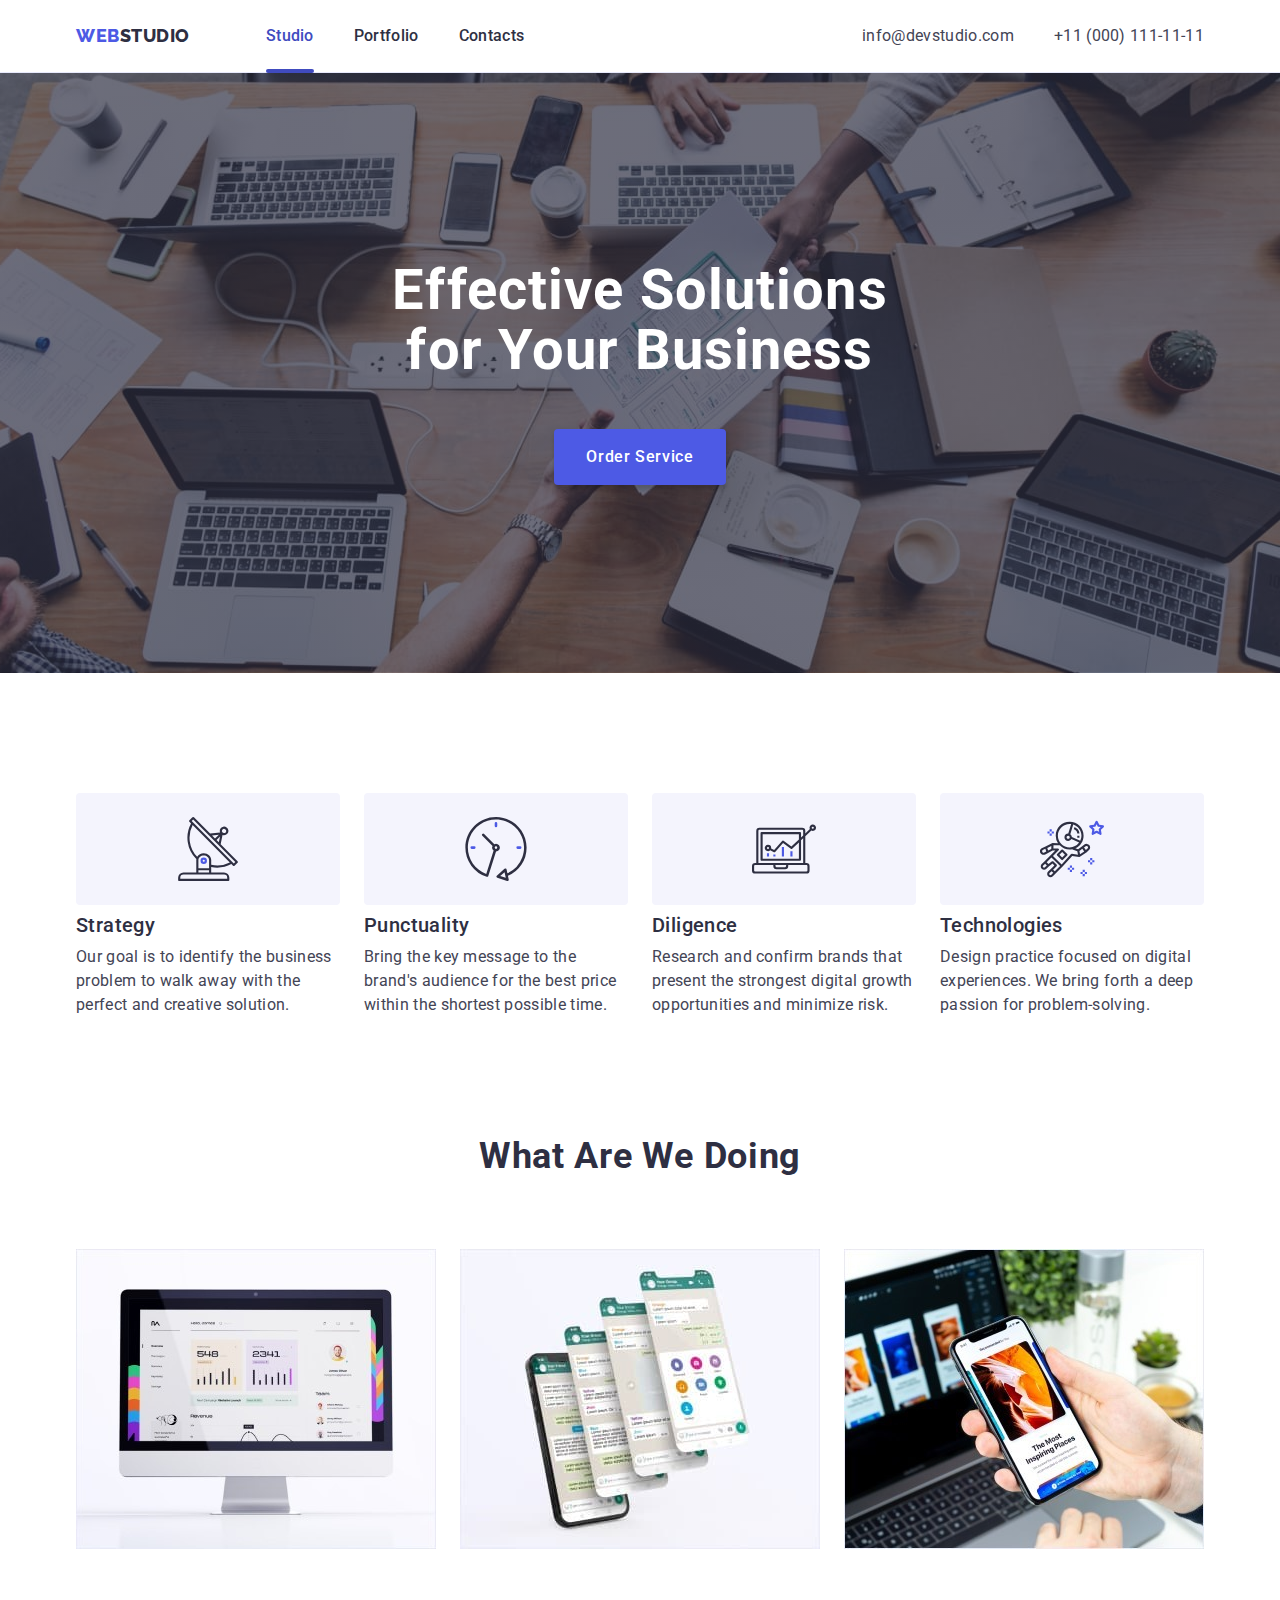
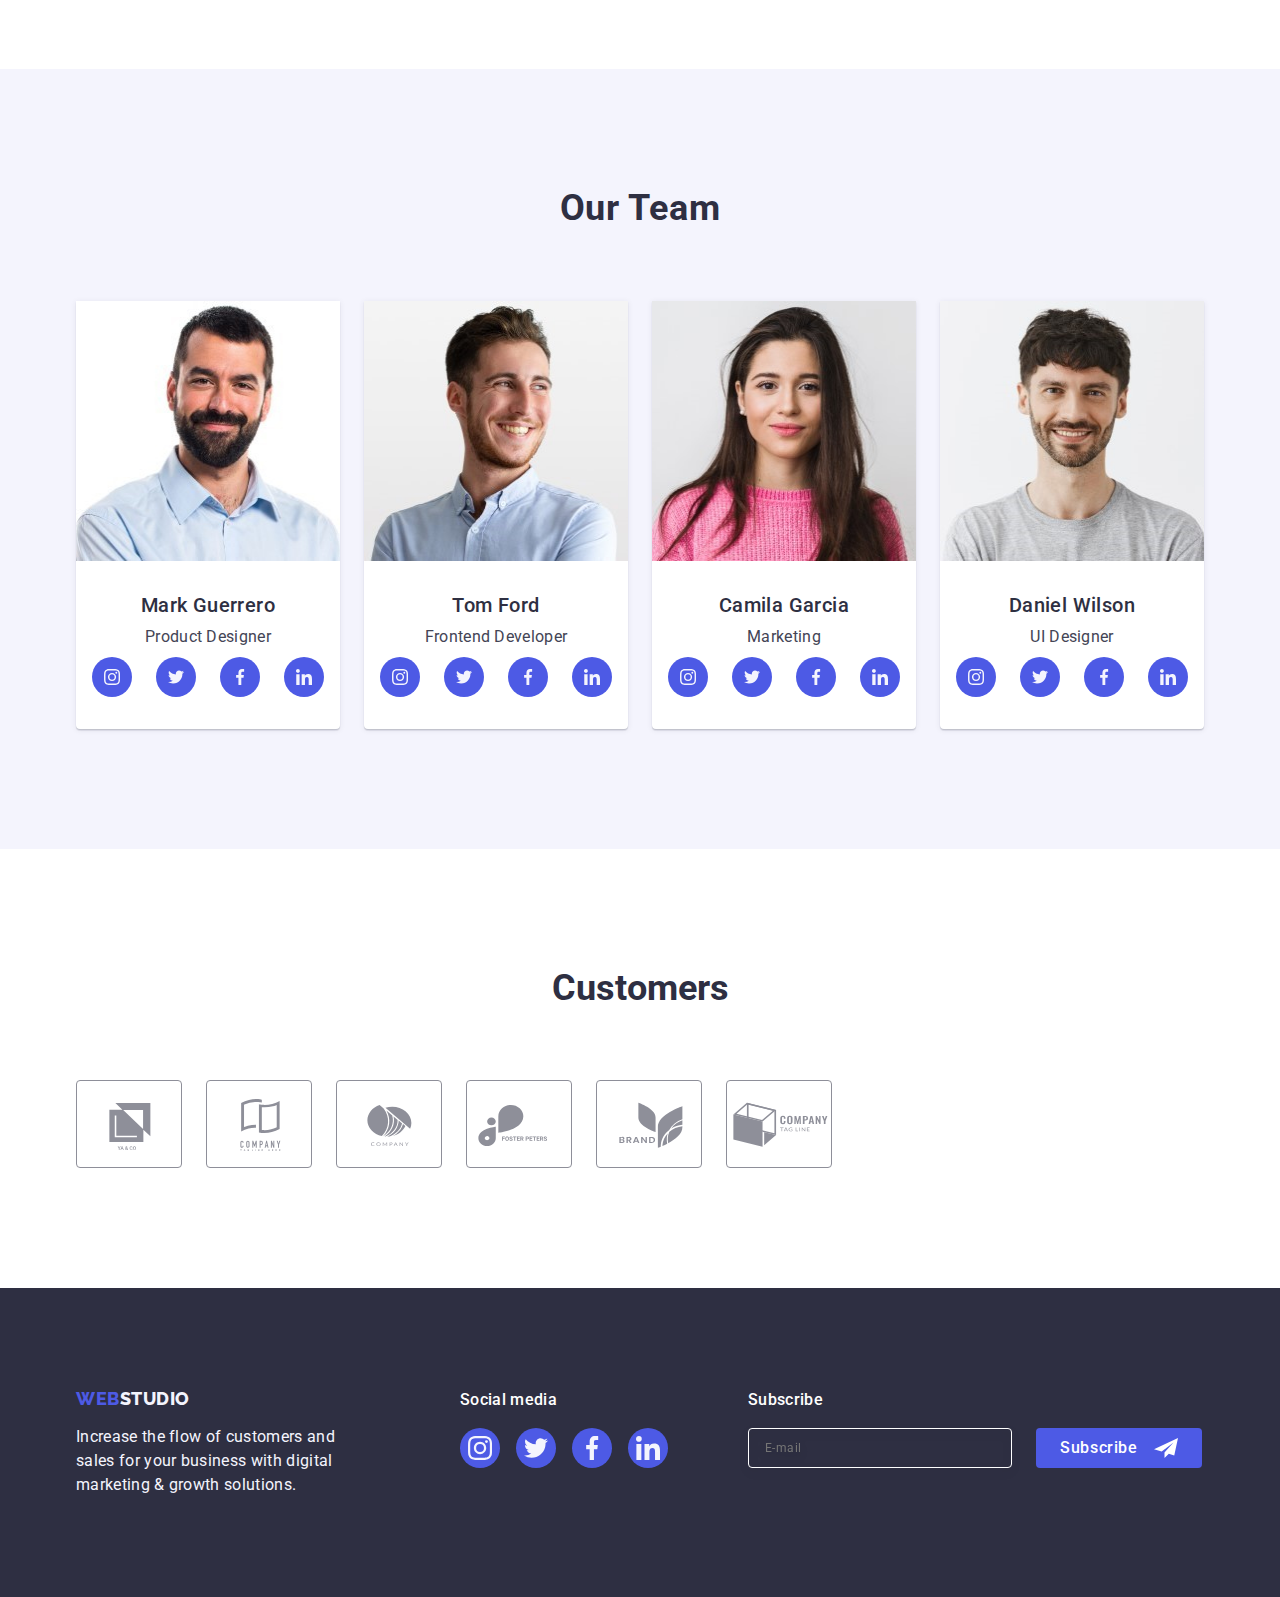
==== index.html @ 999c9867 "Initial commit" ====
<!DOCTYPE html>
<html lang="en">
  <head>
    <meta charset="UTF-8" />
    <meta http-equiv="X-UA-Compatible" content="IE=edge" />
    <meta name="viewport" content="width=device-width, initial-scale=1.0" />
    <title>Web Studio</title>
    <link rel="preconnect" href="https://fonts.googleapis.com" />
    <link rel="preconnect" href="https://fonts.gstatic.com" crossorigin />
    <link
      href="https://fonts.googleapis.com/css2?family=Raleway:wght@800&family=Roboto:wght@400;500;700&display=swap"
      rel="stylesheet"
    />
    <link
      rel="stylesheet"
      href="https://cdnjs.cloudflare.com/ajax/libs/modern-normalize/1.1.0/modern-normalize.min.css"
    />
    <link rel="stylesheet" href="./css/styles.css" />
  </head>
  <body>
    <!-----------------HEADER------------------>

    <header class="page-header">
      <div class="container page-header-container">
        <nav class="page-navigation">
          <a class="logo-part-one link" href="./index.html"
            >Web<span class="logo-part-second link">Studio</span></a
          >
          <ul class="menu list">
            <li><a class="menu-list-item current-page link" href="./index.html">Studio</a></li>
            <li><a class="menu-list-item link" href="./portfolio.html">Portfolio</a></li>
            <li><a class="menu-list-item link" href="">Contacts</a></li>
          </ul>
        </nav>
        <address class="contact-item-list">
          <ul class="contact list">
            <li>
              <a class="contact-item link" href="mailto:info@devstudio.com">info@devstudio.com</a>
            </li>
            <li>
              <a class="contact-item link" href="tel:+110001111111">+11 (000) 111-11-11</a>
            </li>
          </ul>
        </address>
      </div>
    </header>
    <!-----_----------/HEADER----------------->

    <!--------------- MAIN CONTENT----------->

    <main>
      <!-- section 1 hero-->

      <section class="hero-page">
        <div class="container">
          <h1 class="main-text">Effective Solutions for Your Business</h1>
          <button class="order-btn" type="button" data-modal-open>Order Service</button>
        </div>
      </section>

      <!-- section 2 features-->

      <section class="section">
        <div class="container">
          <h2 class="visually-hidden">Features</h2>
          <ul class="features-container list">
            <li class="features-container-item">
              <div class="features-container-icons">
                <svg aria-label="antenna icon" width="64" height="64">
                  <use href="./images/icons.svg#icon-antenna"></use>
                </svg>
              </div>
              <h3 class="feature-name">Strategy</h3>
              <p class="feature-descr">
                Our goal is to identify the business problem to walk away with the perfect and
                creative solution.
              </p>
            </li>
            <li class="features-container-item">
              <div class="features-container-icons">
                <svg aria-label="clock icon" width="64" height="64">
                  <use href="./images/icons.svg#icon-clock"></use>
                </svg>
              </div>
              <h3 class="feature-name">Punctuality</h3>
              <p class="feature-descr">
                Bring the key message to the brand's audience for the best price within the shortest
                possible time.
              </p>
            </li>
            <li class="features-container-item">
              <div class="features-container-icons">
                <svg aria-label="diagram icon" width="64" height="64">
                  <use href="./images/icons.svg#icon-diagram"></use>
                </svg>
              </div>
              <h3 class="feature-name">Diligence</h3>
              <p class="feature-descr">
                Research and confirm brands that present the strongest digital growth opportunities
                and minimize risk.
              </p>
            </li>
            <li class="features-container-item">
              <div class="features-container-icons">
                <svg aria-label="astronaut icon" width="64" height="64">
                  <use href="./images/icons.svg#icon-astronaut"></use>
                </svg>
              </div>
              <h3 class="feature-name">Technologies</h3>
              <p class="feature-descr">
                Design practice focused on digital experiences. We bring forth a deep passion for
                problem-solving.
              </p>
            </li>
          </ul>
        </div>
      </section>

      <!-- section 3 we doing -->

      <section class="we-doing-section">
        <div class="container">
          <h2 class="title">What are we doing</h2>
          <ul class="list title-item-container">
            <li class="we-doing-section-card">
              <img
                class="card-item-style"
                src="./images/wedoing/we_doing1.jpg"
                alt="computer"
                width="360"
                height="300"
              />
            </li>
            <li class="we-doing-section-card">
              <img
                class="card-item-style"
                src="./images/wedoing/we_doing2.jpg"
                alt="phone"
                width="360"
                height="300"
              />
            </li>
            <li class="we-doing-section-card">
              <img
                class="card-item-style"
                src="./images/wedoing/we_doing3.jpg"
                alt="phone computer"
                width="360"
                height="300"
              />
            </li>
          </ul>
        </div>
      </section>

      <!-- section 4 team-->

      <section class="section team-card" id="team-card">
        <div class="container">
          <h2 class="title">Our Team</h2>
          <ul class="team-container list">
            <li class="team">
              <img src="./images/team/mark.jpg" alt="mark" width="264" height="260" />
              <div class="team-description">
                <h3 class="team-name">Mark Guerrero</h3>
                <p class="team-position">Product Designer</p>
                <ul class="social-list list">
                  <li class="social-list-item">
                    <a href="" class="social-list-link">
                      <svg
                        class="social-list-icon"
                        aria-label="instagram icon"
                        width="16"
                        height="16"
                      >
                        <use href="./images/icons.svg#icon-instagram"></use>
                      </svg>
                    </a>
                  </li>
                  <li class="social-list-item">
                    <a href="" class="social-list-link">
                      <svg
                        class="social-list-icon"
                        aria-label="twitter icon"
                        width="16"
                        height="16"
                      >
                        <use href="./images/icons.svg#icon-twitter"></use>
                      </svg>
                    </a>
                  </li>
                  <li class="social-list-item">
                    <a href="" class="social-list-link">
                      <svg
                        class="social-list-icon"
                        aria-label="facebook icon"
                        width="16"
                        height="16"
                      >
                        <use href="./images/icons.svg#icon-facebook"></use>
                      </svg>
                    </a>
                  </li>
                  <li class="social-list-item">
                    <a href="" class="social-list-link">
                      <svg
                        class="social-list-icon"
                        aria-label="linkedin icon"
                        width="16"
                        height="16"
                      >
                        <use href="./images/icons.svg#icon-linkedin"></use>
                      </svg>
                    </a>
                  </li>
                </ul>
              </div>
            </li>
            <li class="team">
              <img src="./images/team/tom.jpg" alt="tom" width="264" height="260" />
              <div class="team-description">
                <h3 class="team-name">Tom Ford</h3>
                <p class="team-position">Frontend Developer</p>
                <ul class="social-list list">
                  <li class="social-list-item">
                    <a href="" class="social-list-link">
                      <svg
                        class="social-list-icon"
                        aria-label="instagram icon"
                        width="16"
                        height="16"
                      >
                        <use href="./images/icons.svg#icon-instagram"></use>
                      </svg>
                    </a>
                  </li>
                  <li class="social-list-item">
                    <a href="" class="social-list-link">
                      <svg
                        class="social-list-icon"
                        aria-label="twitter icon"
                        width="16"
                        height="16"
                      >
                        <use href="./images/icons.svg#icon-twitter"></use>
                      </svg>
                    </a>
                  </li>
                  <li class="social-list-item">
                    <a href="" class="social-list-link">
                      <svg
                        class="social-list-icon"
                        aria-label="facebook icon"
                        width="16"
                        height="16"
                      >
                        <use href="./images/icons.svg#icon-facebook"></use>
                      </svg>
                    </a>
                  </li>
                  <li class="social-list-item">
                    <a href="" class="social-list-link">
                      <svg
                        class="social-list-icon"
                        aria-label="linkedin icon"
                        width="16"
                        height="16"
                      >
                        <use href="./images/icons.svg#icon-linkedin"></use>
                      </svg>
                    </a>
                  </li>
                </ul>
              </div>
            </li>
            <li class="team">
              <img src="./images/team/camila.jpg" alt="camila" width="264" height="260" />
              <div class="team-description">
                <h3 class="team-name">Camila Garcia</h3>
                <p class="team-position">Marketing</p>
                <ul class="social-list list">
                  <li class="social-list-item">
                    <a href="" class="social-list-link">
                      <svg
                        class="social-list-icon"
                        aria-label="instagram icon"
                        width="16"
                        height="16"
                      >
                        <use href="./images/icons.svg#icon-instagram"></use>
                      </svg>
                    </a>
                  </li>
                  <li class="social-list-item">
                    <a href="" class="social-list-link">
                      <svg
                        class="social-list-icon"
                        aria-label="twitter icon"
                        width="16"
                        height="16"
                      >
                        <use href="./images/icons.svg#icon-twitter"></use>
                      </svg>
                    </a>
                  </li>
                  <li class="social-list-item">
                    <a href="" class="social-list-link">
                      <svg
                        class="social-list-icon"
                        aria-label="facebook icon"
                        width="16"
                        height="16"
                      >
                        <use href="./images/icons.svg#icon-facebook"></use>
                      </svg>
                    </a>
                  </li>
                  <li class="social-list-item">
                    <a href="" class="social-list-link">
                      <svg
                        class="social-list-icon"
                        aria-label="linkedin icon"
                        width="16"
                        height="16"
                      >
                        <use href="./images/icons.svg#icon-linkedin"></use>
                      </svg>
                    </a>
                  </li>
                </ul>
              </div>
            </li>
            <li class="team">
              <img src="./images/team/daniel.jpg" alt="daniel" width="264" height="260" />
              <div class="team-description">
                <h3 class="team-name">Daniel Wilson</h3>
                <p class="team-position">UI Designer</p>
                <ul class="social-list list">
                  <li class="social-list-item">
                    <a href="" class="social-list-link">
                      <svg
                        class="social-list-icon"
                        aria-label="instagram icon"
                        width="16"
                        height="16"
                      >
                        <use href="./images/icons.svg#icon-instagram"></use>
                      </svg>
                    </a>
                  </li>
                  <li class="social-list-item">
                    <a href="" class="social-list-link">
                      <svg
                        class="social-list-icon"
                        aria-label="twitter icon"
                        width="16"
                        height="16"
                      >
                        <use href="./images/icons.svg#icon-twitter"></use>
                      </svg>
                    </a>
                  </li>
                  <li class="social-list-item">
                    <a href="" class="social-list-link">
                      <svg
                        class="social-list-icon"
                        aria-label="facebook icon"
                        width="16"
                        height="16"
                      >
                        <use href="./images/icons.svg#icon-facebook"></use>
                      </svg>
                    </a>
                  </li>
                  <li class="social-list-item">
                    <a href="" class="social-list-link">
                      <svg
                        class="social-list-icon"
                        aria-label="linkedin icon"
                        width="16"
                        height="16"
                      >
                        <use href="./images/icons.svg#icon-linkedin"></use>
                      </svg>
                    </a>
                  </li>
                </ul>
              </div>
            </li>
          </ul>
        </div>
      </section>

      <!-- section 5 customers -->

      <section class="section-customers">
        <div class="container">
          <h2 class="title-customers">Customers</h2>
          <ul class="customers-icon list">
            <li class="customers-icon-list link">
              <a class="customers-list-link" href="">
                <svg
                  class="customers-list-icon"
                  aria-label="cluent one icon"
                  width="104"
                  height="56"
                >
                  <use href="./images/icons.svg#icon-logo-client-one"></use>
                </svg>
              </a>
            </li>
            <li class="customers-icon-list link">
              <a href="" class="customers-list-link">
                <svg
                  class="customers-list-icon"
                  aria-label="client two icon"
                  width="104"
                  height="56"
                >
                  <use href="./images/icons.svg#icon-logo-client-two"></use>
                </svg>
              </a>
            </li>
            <li class="customers-icon-list link">
              <a href="" class="customers-list-link">
                <svg
                  class="customers-list-icon"
                  aria-label="client three icon"
                  width="104"
                  height="56"
                >
                  <use href="./images/icons.svg#icon-logo-client-three"></use>
                </svg>
              </a>
            </li>
            <li class="customers-icon-list link">
              <a href="" class="customers-list-link">
                <svg
                  class="customers-list-icon"
                  aria-label="client four icon"
                  width="104"
                  height="56"
                >
                  <use href="./images/icons.svg#icon-logo-client-four"></use>
                </svg>
              </a>
            </li>
            <li class="customers-icon-list link">
              <a href="" class="customers-list-link">
                <svg
                  class="customers-list-icon"
                  aria-label="client five icon"
                  width="104"
                  height="56"
                >
                  <use href="./images/icons.svg#icon-logo-client-five"></use>
                </svg>
              </a>
            </li>
            <li class="customers-icon-list link">
              <a href="" class="customers-list-link">
                <svg class="customers-list-icon" aria-label="client six" width="104" height="56">
                  <use href="./images/icons.svg#icon-logo-client-six"></use>
                </svg>
              </a>
            </li>
          </ul>
        </div>
      </section>
    </main>
    <!----------------/MAIN CONTENT------------>
    <!----------------FOOTER------------------->

    <footer class="footer-style">
      <div class="container main-footer-container">
        <div class="footer-container">
          <a class="logo-footer link" href="./index.html"
            >Web<span class="logo-part-secondary link">Studio</span></a
          >
          <p class="footer-content">
            Increase the flow of customers and sales for your business with digital marketing &
            growth solutions.
          </p>
        </div>

        <div class="footer-social-container">
          <p class="footer-social-title">Social media</p>
          <ul class="footer-social-list list">
            <li class="social-list-item">
              <a href="" class="footer-social-list-link">
                <svg class="social-list-icon" aria-label="instagram icon" width="24" height="24">
                  <use href="./images/icons.svg#icon-instagram"></use>
                </svg>
              </a>
            </li>
            <li class="social-list-item">
              <a href="" class="footer-social-list-link">
                <svg class="social-list-icon" aria-label="twitter icon" width="24" height="24">
                  <use href="./images/icons.svg#icon-twitter"></use>
                </svg>
              </a>
            </li>
            <li class="social-list-item">
              <a href="" class="footer-social-list-link">
                <svg class="social-list-icon" aria-label="facebook icon" width="24" height="24">
                  <use href="./images/icons.svg#icon-facebook"></use>
                </svg>
              </a>
            </li>
            <li class="social-list-item">
              <a href="" class="footer-social-list-link">
                <svg class="social-list-icon" aria-label="linkedin icon" width="24" height="24">
                  <use href="./images/icons.svg#icon-linkedin"></use>
                </svg>
              </a>
            </li>
          </ul>
        </div>
        <div class="footer-subscribe-item">
          <p class="footer-subscribe-title">Subscribe</p>
          <form class="footer-form">
            <label class="footer-label">
              <input class="footer-subscribe-form" type="email" name="email" placeholder="E-mail" />
            </label>
            <button class="subscribe-btn" type="submit">
              Subscribe
              <svg class="icon-subscribe-btn" width="24" height="24">
                <use href="./images/icons.svg#icon-subscribe-btn"></use>
              </svg>
            </button>
          </form>
        </div>
      </div>
    </footer>

    <!-- -------------/FOOTER--------------- -->

    <!-- -------------MODAL----------------- -->

    <div class="backdrop is-hidden" data-modal>
      <div class="modal">
        <button type="button" class="modal-close-btn" data-modal-close>
          <svg class="modal-close-icon" width="8" height="8">
            <use href="./images/icons.svg#icon-close-cross"></use>
          </svg>
        </button>
        <p class="modal-form-title">Leave your contacts and we will call you back</p>

        <!-- Backdrop Form -->
        <form class="contact-form">
          <div class="form-wrapper">
            <label for="user-name" class="contact-form-field-wrapper">
              <span class="contact-field-descr">Name</span>
            </label>
            <div class="contact-form-icon">
              <input
                class="contact-form-input"
                id="user-name"
                type="text"
                name="user-name"
                required
                title="Write your name"
                pattern="[a-zA-Zа-яА-ЯіІїЇґҐєЄ']+"
              />
              <svg class="input-icon" width="18" height="24">
                <use href="./images/icons.svg#icon-person"></use>
              </svg>
            </div>
          </div>
          <div class="form-wrapper">
            <label class="contact-form-field-wrapper" for="user-phone">
              <span class="contact-field-descr">Phone</span>
            </label>
            <div class="contact-form-icon">
              <input
                class="contact-form-input"
                id="user-phone"
                type="tel"
                name="phone_number"
                required
                pattern="[0-9]{3}-[0-9]{3}-[0-9]{2}-[0-9]{2}"
                title="xxx-xxx-xx-xx"
              />
              <svg class="input-icon" width="18" height="24">
                <use href="./images/icons.svg#icon-phone"></use>
              </svg>
            </div>
          </div>
          <div class="form-wrapper">
            <label class="contact-form-field-wrapper" for="user-mail">
              <span class="contact-field-descr">Email</span>
            </label>
            <div class="contact-form-icon">
              <input
                class="contact-form-input"
                id="user-mail"
                type="email"
                name="email"
                required
                title="example@gmail.com"
                pattern="([A-z0-9_.-]{1,})@([A-z0-9_.-]{1,}).([A-z]{2,8})"
              />
              <svg class="input-icon" width="18" height="24">
                <use href="./images/icons.svg#icon-email"></use>
              </svg>
            </div>
          </div>
          <div class="form-comment-wrapper">
            <label class="contact-form-field-wrapper" for="user-comment">
              <span class="contact-field-descr">Comment</span></label
            >
            <textarea
              id="user-comment"
              class="contact-form-massage"
              name="user-comment"
              placeholder="Text input"
            ></textarea>
          </div>
          <div class="contact-form-checkbox-position">
            <input
              id="user-privacy"
              type="checkbox"
              name="user-privacy"
              value="true"
              required
              class="contact-form-checkbox visually-hidden"
            />
            <label for="user-privacy" class="contact-form-checkbox-wrapper">
              <span class="checkbox-label">
                <svg class="contact-own-checkbox" width="10" height="8">
                  <use class="checkmark-icon" href="./images/icons.svg#icon-checkmark"></use>
                </svg>
              </span>
              I accept the terms and conditions of the
              <a href="" class="user-policy">Privacy Policy</a>
            </label>
          </div>
          <button class="contact-form-submit" type="submit">Send</button>
        </form>
      </div>
    </div>
    <script src="./js/modal.js"></script>
    <!-- ------------/MODAL----------------- -->
  </body>
</html>
---- css/styles.css ----
:root {
  --font-family: 'Roboto', sans-serif;
  --secondary-font-family: 'Raleway', sans-serif;
  --main-color: #ffffff;
  --primary-background-color-theme-dark: #2e2f42;
  --accent-color: #404bbf;
  --primary-text-color-theme-dark: #434455;
  --btn-border-color: #9747ff;
  --secondary-text-color-theme-light: #f4f4fd;
  --btn-border-color-light: #e7e9fc;
  --secondary-text-color-theme-dark: #4d5ae5;
  --icon-color: #8e8f99;
}

/* Default */
.list {
  list-style: none;
}

.link {
  text-decoration: none;
}

button {
  cursor: pointer;
}

h1,
h2,
h3,
h4,
p {
  margin-top: 0;
  margin-bottom: 0;
}

ul,
ol {
  margin-top: 0;
  margin-bottom: 0;
  padding-left: 0;
}

img {
  display: block;
}

.container {
  width: 1158px;
  margin-right: auto;
  margin-left: auto;
  padding-right: 15px;
  padding-left: 15px;
}

.section {
  padding-top: 120px;
  padding-bottom: 120px;
}
.visually-hidden {
  position: absolute;
  width: 1px;
  height: 1px;
  margin: -1px;
  border: 0;
  padding: 0;
  white-space: nowrap;
  clip-path: inset(100%);
  clip: rect(0 0 0 0);
  overflow: hidden;
}

/* BODY STYLE */
body {
  font-family: var(--font-family);
  color: var(--primary-text-color-theme-dark);
  background-color: var(--main-color);
}

/* HEADER */

.page-header {
  border-bottom: 1px solid #e7e9fc;
  box-shadow: 0px 2px 1px rgba(46, 47, 66, 0.08), 0px 1px 1px rgba(46, 47, 66, 0.16),
    0px 1px 6px rgba(46, 47, 66, 0.08);
}

.page-navigation {
  display: flex;
  align-items: center;
}

.menu {
  display: flex;
  gap: 40px;
  align-items: flex-end;
}
.contact {
  display: flex;
  gap: 40px;
}

.page-header-container {
  display: flex;
  align-items: center;
}

.logo-part-one {
  font-family: 'Raleway', sans-serif;
  font-weight: 800;
  font-size: 18px;
  line-height: 1.17;
  letter-spacing: 0.03em;
  text-transform: uppercase;
  color: var(--secondary-text-color-theme-dark);
  margin-right: 76px;
}

.logo-part-second {
  color: var(--primary-background-color-theme-dark);
}

.menu-list-item {
  font-weight: 500;
  font-size: 16px;
  line-height: 1.5;
  letter-spacing: 0.02em;
  color: var(--primary-background-color-theme-dark);
  padding: 24px 0;
  display: block;
  transition-property: color;
  transition-duration: 250ms;
  transition-timing-function: cubic-bezier(0.4, 0, 0.2, 1);
}
.menu-list-item:hover,
.menu-list-item:focus {
  color: var(--accent-color);
}
.contact-item-list {
  font-style: normal;
  margin-left: auto;
}
.contact-item {
  font-style: normal;
  font-weight: 400;
  font-size: 16px;
  line-height: 1.5;
  letter-spacing: 0.02em;
  margin-left: auto;
  color: var(--primary-text-color-theme-dark);
  transition-property: color;
  transition-duration: 250ms;
  transition-timing-function: cubic-bezier(0.4, 0, 0.2, 1);
}
.contact-item:hover,
.contact-item:focus {
  color: var(--accent-color);
}

.current-page {
  color: #404bbf;
  position: relative;
}
.current-page::after {
  content: '';
  width: 100%;
  height: 4px;
  background-color: var(--accent-color);
  border-radius: 2px;
  bottom: -1px;
  left: 0px;
  display: block;
  position: absolute;
}

/* MAIN Studio*/
/* Hero section */
.hero-page {
  background-color: var(--primary-background-color-theme-dark);
  padding-top: 188px;
  padding-bottom: 188px;
  background-image: linear-gradient(rgba(46, 47, 66, 0.7), rgba(46, 47, 66, 0.7)),
    url(../images/people-office.jpg);
  background-repeat: no-repeat;
  background-position: center;
  background-size: cover;
  max-width: 1440px;
  margin-left: auto;
  margin-right: auto;
}
.main-text {
  font-weight: 700;
  font-size: 56px;
  line-height: 1.07;
  text-align: center;
  letter-spacing: 0.02em;
  color: var(--main-color);
  max-width: 496px;
  margin-left: auto;
  margin-right: auto;
}
.order-btn {
  font-family: inherit;
  font-weight: 500;
  font-size: 16px;
  line-height: 1.5;
  display: flex;
  align-items: center;
  letter-spacing: 0.04em;
  color: var(--main-color);
  background-color: var(--secondary-text-color-theme-dark);
  box-shadow: 0px 4px 4px rgba(0, 0, 0, 0.15);
  border-radius: 4px;
  padding: 16px 32px 16px 32px;
  display: block;
  list-style: none;
  min-width: 169px;
  margin-left: auto;
  margin-right: auto;
  margin-top: 48px;
  border: none;
  transition-property: background-color;
  transition-duration: 250ms;
  transition-timing-function: cubic-bezier(0.4, 0, 0.2, 1);
}
.order-btn:hover,
.order-btn:focus {
  background-color: var(--accent-color);
}

/* Section 2 features */

.features-container {
  display: flex;
  gap: 24px;
  justify-content: space-between;
}

.features-container-item {
  width: calc((100% - 72px) / 4);
}

.feature-name {
  font-weight: 500;
  font-size: 20px;
  line-height: 1.2;
  letter-spacing: 0.02em;
  color: var(--primary-background-color-theme-dark);
  margin-bottom: 8px;
}

.feature-descr {
  font-size: 16px;
  line-height: 1.5;
  letter-spacing: 0.02em;
  color: var(--primary-text-color-theme-dark);
}

.features-container-icons {
  display: flex;
  align-items: center;
  justify-content: center;
  margin-bottom: 8px;
  border-radius: 4px;
  height: 112px;
  background-color: #f4f4fd;
}

/* Section 3 we doing */

.we-doing-section {
  padding-bottom: 120px;
}

.title-item-container {
  display: flex;
  flex-direction: row;
  justify-content: center;
  gap: 24px;
}
.we-doing-section-card {
  width: calc((100% - 48px) / 3);
}

.title {
  font-weight: 700;
  font-size: 36px;
  line-height: 1.11;
  text-align: center;
  letter-spacing: 0.02em;
  text-transform: capitalize;
  color: var(--primary-background-color-theme-dark);
  margin-bottom: 72px;
  padding: 0;
}

/* Section 4 team*/

.team-container {
  display: flex;
  gap: 24px;
}
.team {
  background-color: var(--main-color);
  box-shadow: 0px 1px 6px rgba(46, 47, 66, 0.08), 0px 1px 1px rgba(46, 47, 66, 0.16),
    0px 2px 1px rgba(46, 47, 66, 0.08);
  border-radius: 0px 0px 4px 4px;
  flex-basis: ((100%-3 * 24px) /4);
}
.team-name {
  font-weight: 500;
  font-size: 20px;
  line-height: 1.2;
  letter-spacing: 0.02em;
  color: var(--primary-background-color-theme-dark);
  text-align: center;
  margin-bottom: 8px;
}

.team-position {
  font-size: 16px;
  line-height: 1.5;
  letter-spacing: 0.02em;
  color: var(--primary-text-color-theme-dark);
  text-align: center;
  margin-bottom: 8px;
}

.team-description {
  padding: 32px 0;
}

.team-card {
  background-color: var(--secondary-text-color-theme-light);
}

.social-list {
  display: flex;
  justify-content: center;
  gap: 24px;
}

.social-list-link {
  display: flex;
  justify-content: center;
  align-items: center;
  width: 40px;
  height: 40px;
  border-radius: 50%;
  background-color: #4d5ae5;
  fill: #f4f4fd;
  transition-property: background-color;
  transition-duration: 250ms;
  transition-timing-function: cubic-bezier(0.4, 0, 0.2, 1);
}

.social-list-link:hover,
.social-list-link:focus {
  background-color: #404bbf;
}

/* section 5 customers */
.section-customers {
  padding: 120px 0;
}
.title-customers {
  font-size: 36px;
  line-height: 1.1;
  color: var(--primary-background-color-theme-dark);
  text-align: center;
  margin-bottom: 72px;
}
.customers-icon {
  display: flex;
  gap: 24px;
}
.customers-icon-list {
  width: calc((100%-120px) / 6);
  height: 88px;
}
.customers-list-link {
  display: flex;
  justify-content: center;
  align-items: center;
  width: 100%;
  height: 100%;
  border-radius: 4px;
  border: 1px solid #8e8f99;
  color: var(--icon-color);
  transition: border-color 250ms cubic-bezier(0.4, 0, 0.2, 1),
    color 250ms cubic-bezier(0.4, 0, 0.2, 1);
}

.customers-list-link:hover,
.customers-list-link:focus {
  border-color: #404bbf;
  color: #404bbf;
}
.customers-list-icon {
  fill: currentColor;
}

/* Footer */

.main-footer-container {
  display: flex;
  align-items: baseline;
}

.footer-container {
  margin-right: 120px;
}

.logo-footer {
  font-family: 'Raleway', sans-serif;
  font-weight: 800;
  font-size: 18px;
  line-height: 1.17;
  letter-spacing: 0.03em;
  text-transform: uppercase;
  color: var(--secondary-text-color-theme-dark);
  display: inline-block;
  margin-bottom: 16px;
}
.footer-style {
  background-color: var(--primary-background-color-theme-dark);
  padding: 100px 0;
}
.footer-content {
  font-weight: 400;
  font-size: 16px;
  line-height: 1.5;
  letter-spacing: 0.02em;
  color: var(--secondary-text-color-theme-light);
  max-width: 264px;
}
.logo-part-secondary {
  color: var(--secondary-text-color-theme-light);
}

.footer-social-title {
  font-weight: 500;
  font-size: 16px;
  line-height: 1.5;
  letter-spacing: 0.02em;
  color: var(--main-color);
  margin-bottom: 16px;
}
.footer-social-container {
  display: inline-block;
}

.footer-social-list {
  display: flex;
  justify-content: center;
  gap: 16px;
}
.footer-social-list-link {
  display: flex;
  justify-content: center;
  align-items: center;
  width: 40px;
  height: 40px;
  border-radius: 50%;
  background-color: #4d5ae5;
  fill: #f4f4fd;
  transition-property: background-color;
  transition-duration: 250ms;
  transition-timing-function: cubic-bezier(0.4, 0, 0.2, 1);
}

.footer-social-list-link:hover,
.footer-social-list-link:focus {
  background-color: #31d0aa;
}

.footer-form {
  display: flex;
}
.footer-label {
  margin-right: 24px;
}
.footer-subscribe-item {
  display: inline-block;
  margin-left: 80px;
}
.footer-subscribe-title {
  font-weight: 500;
  font-size: 16px;
  line-height: 1.5;
  letter-spacing: 0.02em;
  color: var(--main-color);
  margin-bottom: 16px;
}
.footer-subscribe-form {
  width: 264px;
  height: 40px;
  border: 1px solid #ffffff;
  filter: drop-shadow(0px 4px 4px rgba(0, 0, 0, 0.15));
  border-radius: 4px;
  background-color: transparent;
  font-weight: 400;
  font-size: 12px;
  line-height: 1.5;
  letter-spacing: 0.04em;
  color: #ffffff;
  padding-left: 16px;
}
.subscribe-btn {
  background-color: #4d5ae5;
  border: none;
  border-radius: 4px;
  min-width: 165px;
  height: 40px;
  font-weight: 500;
  font-size: 16px;
  line-height: 1.5;
  display: flex;
  align-items: center;
  text-align: center;
  justify-content: center;
  letter-spacing: 0.04em;
  color: #ffffff;
  padding: 8px 24px;
  transition: background-color var(--transition-duration-function);
}
.subscribe-btn:hover,
.subscribe-btn:focus {
  background-color: var(--accent-color);
}
.icon-subscribe-btn {
  fill: #ffffff;
  margin-left: 16px;
  /* margin-right: 16px; */
}

/* PORTFOLIO */

/* Main portfolio */

.portfolio-section {
  padding: 96px 0 120px 0;
}

.main-nav-portfolio {
  display: flex;
  flex-direction: row;
  align-items: flex-start;
  justify-content: center;
  gap: 24px;
  margin-bottom: 72px;
}

.main-nav {
  font-weight: 500;
  font-size: 16px;
  line-height: 1.5;
  text-align: center;
  letter-spacing: 0.04em;
  color: var(--secondary-text-color-theme-dark);
  box-sizing: border-box;
  background-color: var(--secondary-text-color-theme-light);
  border: 1px solid var(--btn-border-color-light);
  border-radius: 4px;
  padding: 12px 24px;
  transition-property: background-color, box-shadow, border-color, color;
  transition-duration: 250ms;
  transition-timing-function: cubic-bezier(0.4, 0, 0.2, 1);
}

.main-nav:hover,
.main-nav:focus {
  border-color: transparent;
  box-shadow: 0px 3px 1px rgba(0, 0, 0, 0.1), 0px 2px 1px rgba(0, 0, 0, 0.08),
    0px 2px 2px rgba(0, 0, 0, 0.12);
  background-color: var(--accent-color);
  color: var(--main-color);
}

.card-desc {
  font-weight: 500;
  font-size: 20px;
  line-height: 1.2;
  letter-spacing: 0.02em;
  color: var(--primary-background-color-theme-dark);
  margin-bottom: 8px;
}
.card-link {
  font-size: 16px;
  line-height: 1.5;
  letter-spacing: 0.02em;
  color: var(--primary-text-color-theme-dark);
}
.card-section {
  padding-top: 0px;
  display: flex;
  column-gap: 24px;
  row-gap: 48px;
  flex-wrap: wrap;
}

.card-style {
  border: 1px solid var(--btn-border-color-light);
  padding: 32px 16px;
  border-top: none;
}
.card-section-item {
  flex-basis: calc((100% - 48px) / 3);
}

.card-link-style {
  display: block;
  transition: box-shadow 250ms cubic-bezier(0.4, 0, 0.2, 1);
}

.card-link-style:hover,
.card-link-style:focus {
  box-shadow: 0px 1px 6px rgba(46, 47, 66, 0.08), 0px 1px 1px rgba(46, 47, 66, 0.16),
    0px 2px 1px rgba(46, 47, 66, 0.08);
}

.card-link-style-wrapper {
  position: relative;
  overflow: hidden;
}

.overlay {
  position: absolute;
  padding: 40px 32px;
  top: 0;
  left: 0;
  width: 100%;
  height: 100%;
  overflow: auto;
  transform: translate(0%, 100%);
  transition: transform 250ms cubic-bezier(0.4, 0, 0.2, 1);
  background-color: #4d5ae5;
  color: #f4f4fd;
  font-weight: 400;
  font-size: 16px;
  line-height: 1.5;
  letter-spacing: 0.02em;
}

.card-link-style:hover .overlay,
.card-link-style:focus .overlay {
  transform: translateY(0%);
}

/* Modal */

.backdrop {
  position: fixed;
  top: 0;
  left: 0;
  width: 100%;
  height: 100%;
  background-color: rgba(46, 47, 66, 0.4);
  transition: opacity 250ms cubic-bezier(0.4, 0, 0.2, 1),
    visibility 250ms cubic-bezier(0.4, 0, 0.2, 1);
}

.modal {
  position: absolute;
  top: 50%;
  left: 50%;
  transform: translate(-50%, -50%);
  min-height: 584px;
  width: 408px;
  padding: 72px 24px 24px 24px;
  background-color: #fcfcfc;
  box-shadow: 0px 1px 1px rgba(0, 0, 0, 0.14), 0px 1px 3px rgba(0, 0, 0, 0.12),
    0px 2px 1px rgba(0, 0, 0, 0.2);
  border-radius: 4px;
  transition: transform 250ms cubic-bezier(0.4, 0, 0.2, 1);
}

.modal-close-btn {
  position: absolute;
  top: 24px;
  right: 24px;
  display: flex;
  align-items: center;
  justify-content: center;
  background-color: #e7e9fc;
  border: 1px solid rgba(0, 0, 0, 0.1);
  border-radius: 50%;
  width: 24px;
  height: 24px;
  padding: 0;
  transition: background-color 250ms cubic-bezier(0.4, 0, 0.2, 1),
    border 250ms cubic-bezier(0.4, 0, 0.2, 1);
}

.modal-close-btn:hover,
.modal-close-btn:focus {
  background-color: #404bbf;
  border: none;
  fill: #ffffff;
}

.modal-close-icon {
  transition: fill 250ms cubic-bezier(0.4, 0, 0.2, 1);
}

.is-hidden {
  opacity: 0;
  visibility: hidden;
  pointer-events: none;
}

/* Modal form */

.modal-form-title {
  font-weight: 500;
  font-size: 16px;
  line-height: 1.5;
  text-align: center;
  letter-spacing: 0.02em;
  color: var(--primary-background-color-theme-dark);
  margin-bottom: 16px;
}

.contact-form {
  display: flex;
  flex-direction: column;
}

.form-wrapper {
  margin-bottom: 8px;
}
.contact-form-field-wrapper {
  display: block;
  font-size: 12px;
  line-height: 1.17;
  letter-spacing: 0.04em;
  color: var(--icon-color);
  margin-bottom: 4px;
}

.contact-form-icon {
  position: relative;
}
.contact-form-input {
  width: 100%;
  height: 40px;
  border: 1px solid rgba(46, 47, 66, 0.4);
  color: var(--primary-text-color-theme-dark);
  background-color: transparent;
  outline: transparent;
  border-radius: 4px;
  padding-left: 38px;
  transition: border-color 250ms cubic-bezier(0.4, 0, 0.2, 1);
}
.contact-form-input:focus {
  border-color: var(--secondary-text-color-theme-dark);
  outline: none;
}
.contact-form-input:focus + .input-icon {
  fill: var(--secondary-text-color-theme-dark);
}
.input-icon {
  position: absolute;
  top: 50%;
  left: 16px;
  transform: translateY(-50%);
  transition: fill 250ms cubic-bezier(0.4, 0, 0.2, 1);
  fill: var(--primary-background-color-theme-dark);
}
.form-comment-wrapper {
  position: relative;
  margin-bottom: 16px;
}
.contact-form-massage {
  display: block;
  width: 100%;
  height: 120px;
  border: 1px solid rgba(46, 47, 66, 0.2);
  border-radius: 4px;
  color: var(--primary-text-color-theme-dark);
  resize: none;
  padding: 8px 16px;
  letter-spacing: 0.04em;
  font-size: 12px;
  line-height: 1.17;
  background-color: transparent;
  outline: transparent;
  transition: border-color 250ms cubic-bezier(0.4, 0, 0.2, 1); 
}
.contact-form-massage:focus {
  border-color: var(--secondary-text-color-theme-dark);
  outline: none;
}
.contact-form-massage::placeholder {
  font-weight: 400;
  font-size: 12px;
  line-height: 1.17;
  letter-spacing: 0.04em;
  color: rgba(46, 47, 66, 0.4);
}

.contact-form-checkbox-position {
  margin-bottom: 24px;
  font-size: 12px;
  line-height: 1.17;
  letter-spacing: 0.04em;
  color: var(--icon-color);
}
.contact-form-checkbox {
  appearance: none;
  position: absolute;
}
.contact-own-checkbox {
  fill: var(--secondary-text-color-theme-light);
}
.checkbox-label {
  width: 16px;
  height: 16px;
  display: inline-flex;
  align-items: center;
  justify-content: center;
  border-radius: 2px;
  border: 1px solid rgba(46, 47, 66, 0.4);
  cursor: pointer;
  padding: 4px 3px;
  margin-right: 8px;
  fill: transparent;
}
.user-policy {
  color: #4d5ae5;
  font-size: 12px;
  line-height: 1.33;
  text-decoration-line: underline;
  letter-spacing: 0.04em;
}
.contact-form-checkbox:checked + .contact-form-checkbox-wrapper .checkbox-label {
  background-color: var(--accent-color);
  border: none;
  fill: var(--main-color);
  border-color: var(--accent-color);
}
.contact-form-submit {
  min-width: 169px;
  margin-right: auto;
  margin-left: auto;
  padding: 16px 32px;
  background-color: var(--secondary-text-color-theme-dark);
  box-shadow: 0px 4px 4px rgba(0, 0, 0, 0.15);
  border-radius: 4px;
  font-weight: 500;
  font-size: 16px;
  line-height: 1.5;
  text-align: center;
  letter-spacing: 0.04em;
  color: var(--main-color);
  border: none;
  transition: background-color 250ms cubic-bezier(0.4, 0, 0.2, 1);
}
.contact-form-submit:hover,
.contact-form-submit:focus {
  background-color: var(--accent-color);
}
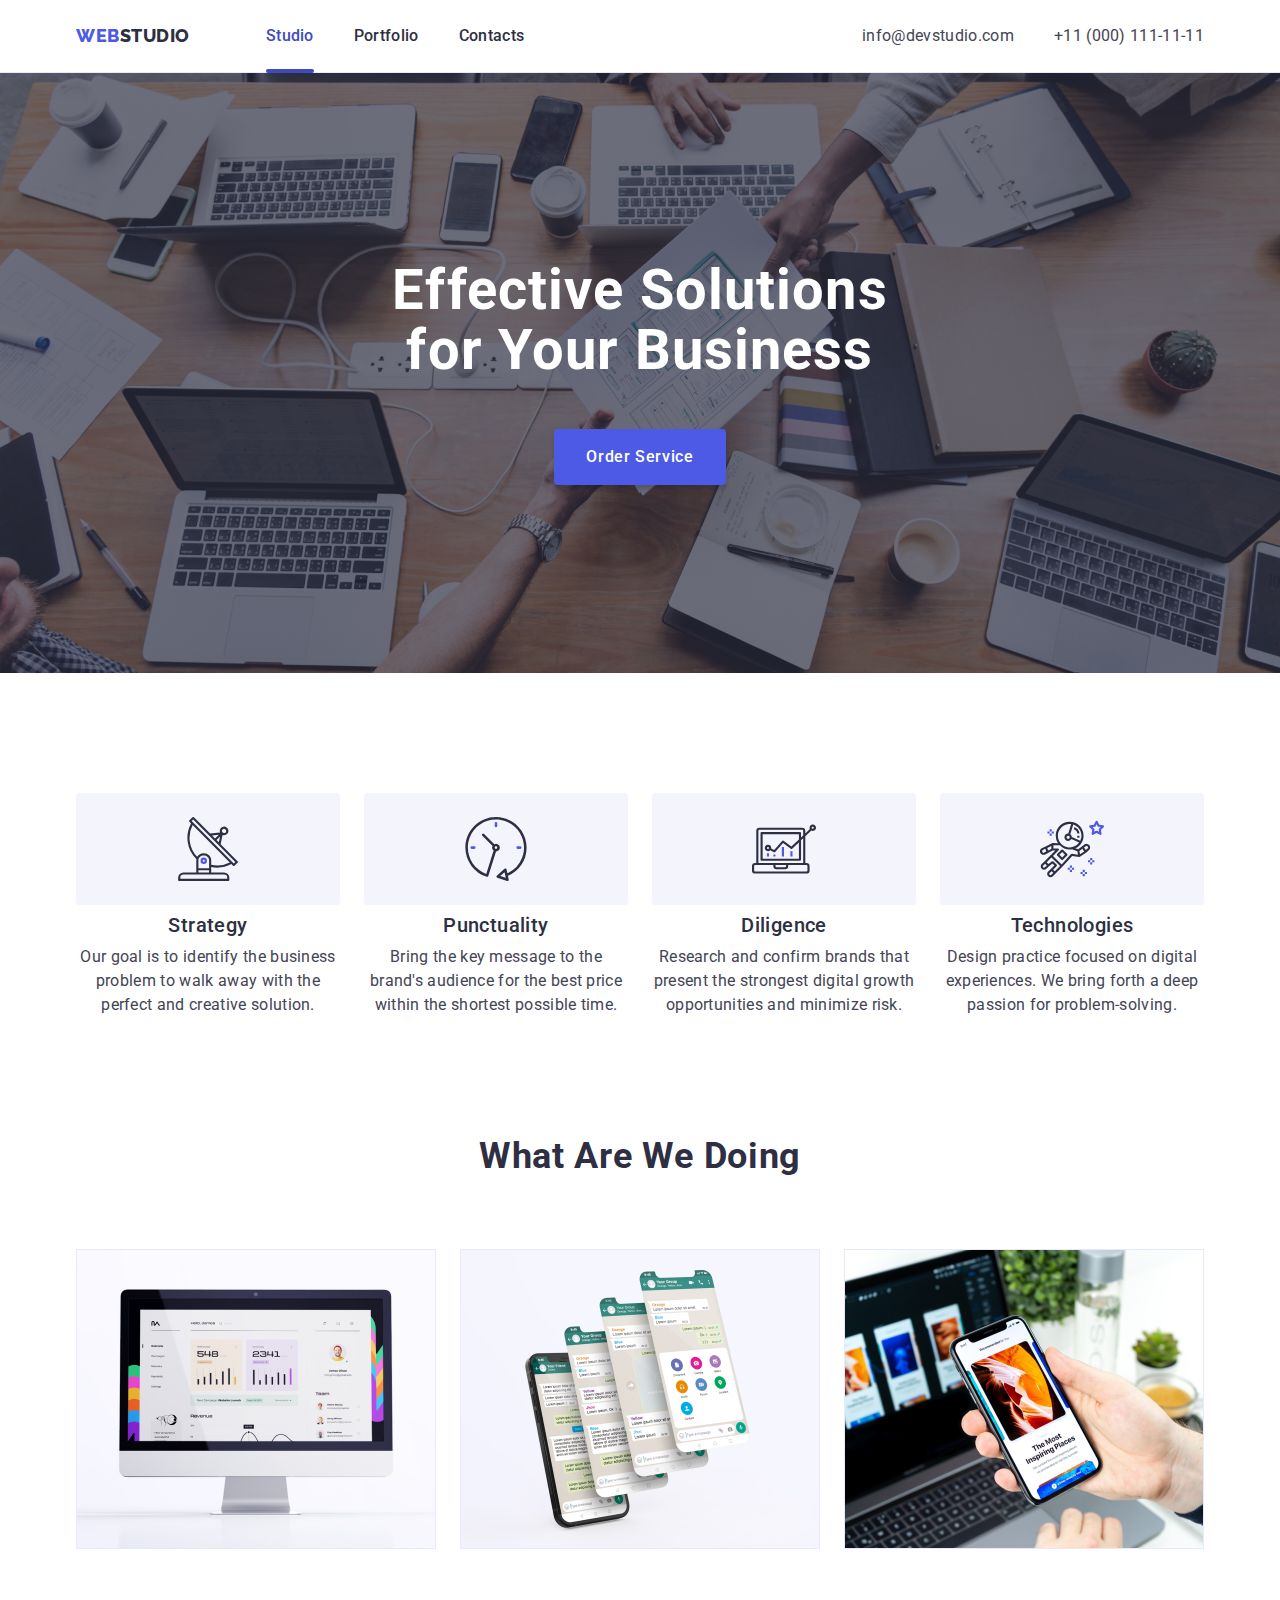
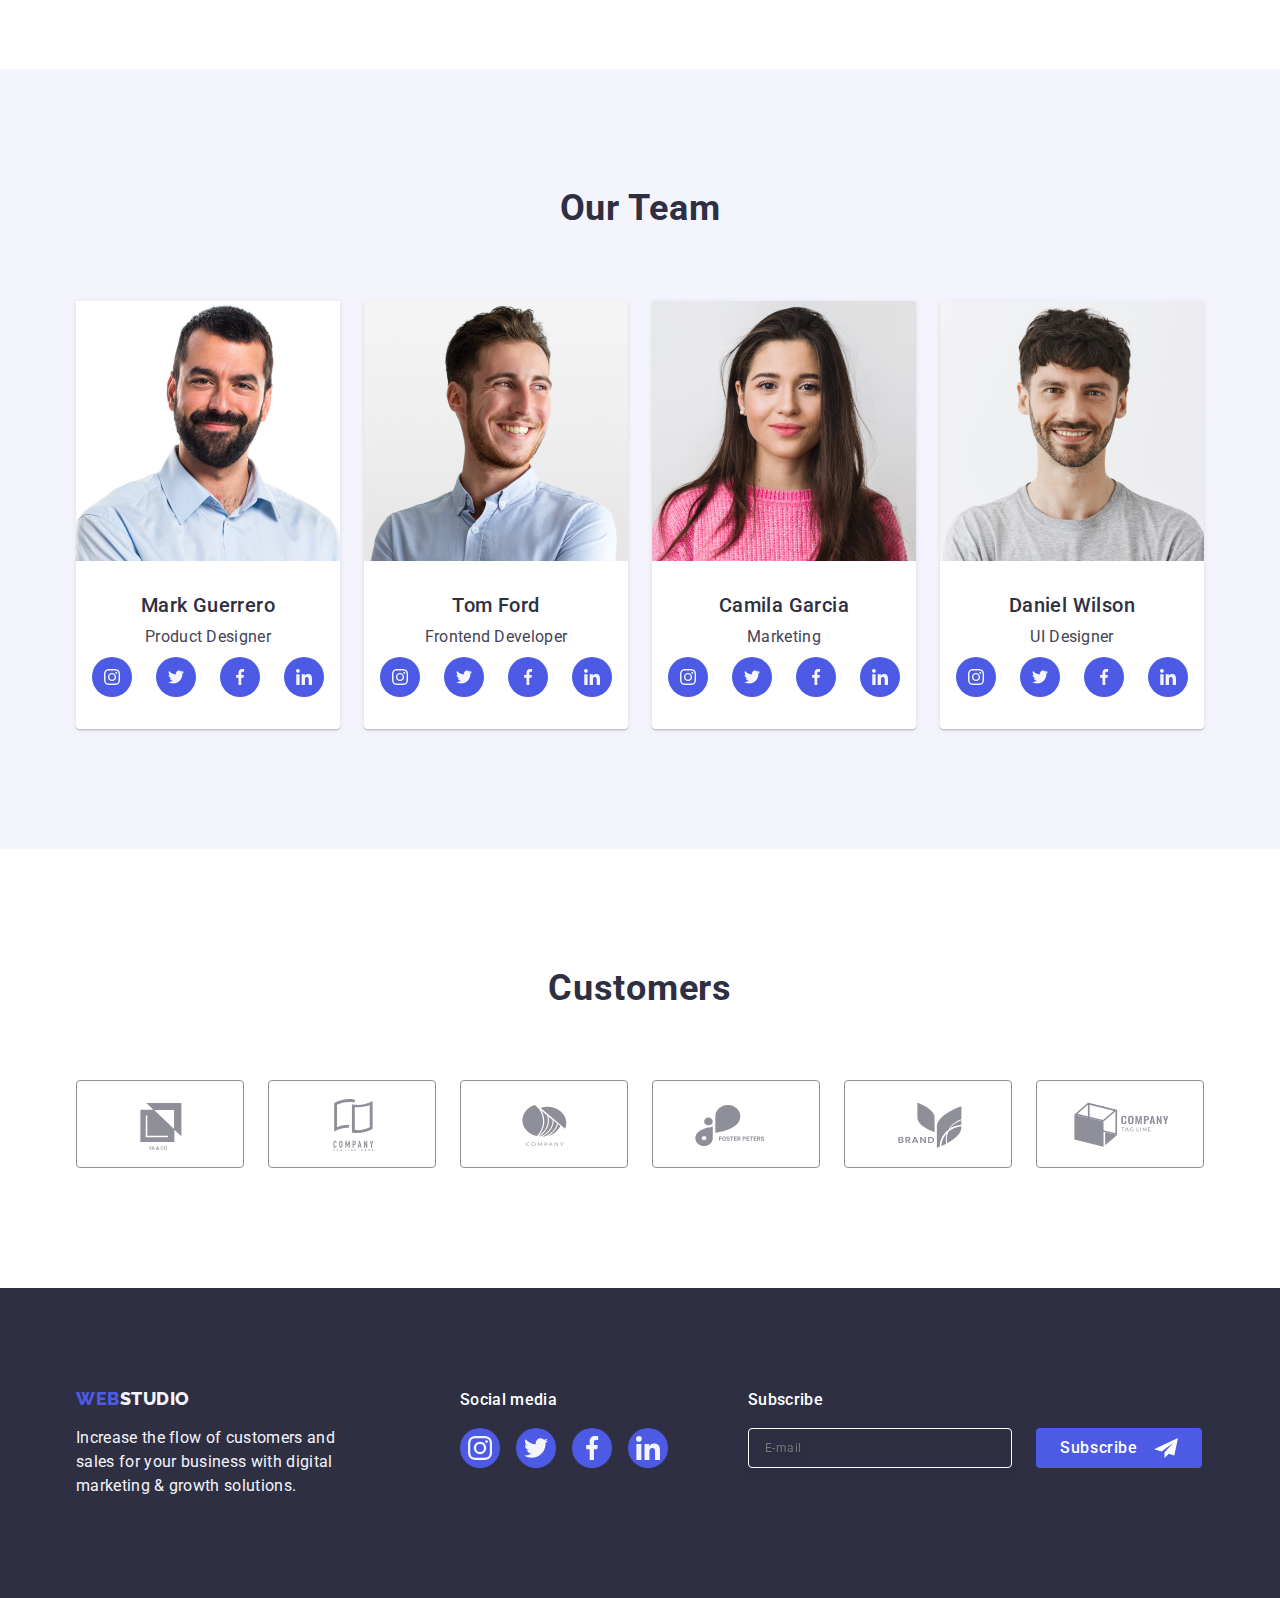
==== commit 5d097094: "fin" ====
--- a/index.html
+++ b/index.html
@@ -4,69 +4,137 @@
     <meta charset="UTF-8" />
     <meta http-equiv="X-UA-Compatible" content="IE=edge" />
     <meta name="viewport" content="width=device-width, initial-scale=1.0" />
-    <title>Web Studio</title>
+    <title>Studio</title>
     <link rel="preconnect" href="https://fonts.googleapis.com" />
     <link rel="preconnect" href="https://fonts.gstatic.com" crossorigin />
     <link
-      href="https://fonts.googleapis.com/css2?family=Raleway:wght@800&family=Roboto:wght@400;500;700&display=swap"
+      href="https://fonts.googleapis.com/css2?family=Raleway:wght@800&family=Roboto:wght@400;500;700;900&display=swap"
       rel="stylesheet"
     />
     <link
       rel="stylesheet"
-      href="https://cdnjs.cloudflare.com/ajax/libs/modern-normalize/1.1.0/modern-normalize.min.css"
+      href="https://cdn.jsdelivr.net/npm/modern-normalize@1.1.0/modern-normalize.min.css"
     />
     <link rel="stylesheet" href="./css/styles.css" />
   </head>
   <body>
-    <!-----------------HEADER------------------>
-
+    <!--HEADER-->
     <header class="page-header">
-      <div class="container page-header-container">
-        <nav class="page-navigation">
-          <a class="logo-part-one link" href="./index.html"
-            >Web<span class="logo-part-second link">Studio</span></a
-          >
+      <div class="container logo-part-container">
+        <nav class="page-nav">
+          <a class="logo link" href="./index.html"
+            >Web<span class="logo-part link">Studio</span>
+          </a>
           <ul class="menu list">
-            <li><a class="menu-list-item current-page link" href="./index.html">Studio</a></li>
-            <li><a class="menu-list-item link" href="./portfolio.html">Portfolio</a></li>
-            <li><a class="menu-list-item link" href="">Contacts</a></li>
+            <li class="menu-item">
+              <a class="menu-list-item current link" href="./index.html">Studio</a>
+            </li>
+            <li class="menu-item">
+              <a class="menu-list-item link" href="./portfolio.html">Portfolio</a>
+            </li>
+            <li class="menu-item"><a class="menu-list-item link" href="">Contacts</a></li>
           </ul>
         </nav>
+        <button type="button" class="mobile-menu-open-btn js-open-menu" aria-expanded="false">
+          <svg class="mobile-menu-open-btn-icon" width="32" height="22">
+            <use href="./images/icons.svg#icon-open-menu"></use>
+          </svg>
+        </button>
         <address class="contact-item-list">
-          <ul class="contact list">
+          <ul class="contacts list">
             <li>
               <a class="contact-item link" href="mailto:info@devstudio.com">info@devstudio.com</a>
             </li>
-            <li>
-              <a class="contact-item link" href="tel:+110001111111">+11 (000) 111-11-11</a>
-            </li>
+            <li><a class="contact-item link" href="tel:+110001111111">+11 (000) 111-11-11</a></li>
           </ul>
         </address>
       </div>
+      <div class="mobile-menu js-menu-container">
+        <div class="container mobile-menu-container">
+          <button class="mobile-menu-cls-btn js-close-menu">
+            <svg class="mobile-menu-cls-icon" width="8" height="8">
+              <use href="./images/icons.svg#icon-close"></use>
+            </svg>
+          </button>
+          <ul class="mobile-menu-list">
+            <li class="list mobile-menu-item">
+              <a class="mobile-list-item current link" href="./index.html">Studio</a>
+            </li>
+            <li class="list mobile-menu-item">
+              <a class="mobile-list-item link" href="./portfolio.html">Portfolio</a>
+            </li>
+            <li class="list mobile-menu-item">
+              <a class="mobile-list-item link" href="">Contacts</a>
+            </li>
+          </ul>
+          <div class="mobile-contact-container">
+            <address>
+              <ul class="mobile-contact list">
+                <li>
+                  <a class="mobile-contact-tel link" href="tel:+110001111111"
+                    >+11 (000) 111-11-11</a
+                  >
+                </li>
+                <li>
+                  <a class="mobile-contact-mail link" href="mailto:info@devstudio.com"
+                    >info@devstudio.com</a
+                  >
+                </li>
+              </ul>
+            </address>
+          </div>
+          <div>
+            <ul class="mobile-social-list">
+              <li class="mobile-social-item list">
+                <a href="" class="mobile-social-link link">
+                  <svg class="mobile-social-icon" width="24" height="24">
+                    <use href="./images/icons.svg#icon-instagram"></use>
+                  </svg>
+                </a>
+              </li>
+              <li class="mobile-social-item list">
+                <a href="" class="mobile-social-link link">
+                  <svg class="mobile-social-icon" width="24" height="24">
+                    <use href="./images/icons.svg#icon-twitter"></use>
+                  </svg>
+                </a>
+              </li>
+              <li class="mobile-social-item list">
+                <a href="" class="mobile-social-link link">
+                  <svg class="mobile-social-icon" width="24" height="24">
+                    <use href="./images/icons.svg#icon-facebook"></use>
+                  </svg>
+                </a>
+              </li>
+              <li class="mobile-social-item list">
+                <a href="" class="mobile-social-link link">
+                  <svg class="mobile-social-icon" width="24" height="24">
+                    <use href="./images/icons.svg#icon-linkedin"></use>
+                  </svg>
+                </a>
+              </li>
+            </ul>
+          </div>
+        </div>
+      </div>
     </header>
-    <!-----_----------/HEADER----------------->
-
-    <!--------------- MAIN CONTENT----------->
-
+    <!-- MAIN-->
     <main>
-      <!-- section 1 hero-->
-
-      <section class="hero-page">
+      <!-- HERO PAGE -->
+      <section class="hero-block main-section">
         <div class="container">
           <h1 class="main-text">Effective Solutions for Your Business</h1>
           <button class="order-btn" type="button" data-modal-open>Order Service</button>
         </div>
       </section>
-
-      <!-- section 2 features-->
-
+      <!--SECTION 1-->
       <section class="section">
-        <div class="container">
+        <div class="container feature-container">
           <h2 class="visually-hidden">Features</h2>
-          <ul class="features-container list">
-            <li class="features-container-item">
-              <div class="features-container-icons">
-                <svg aria-label="antenna icon" width="64" height="64">
+          <ul class="first-section-container list">
+            <li class="first-section-container-item">
+              <div class="first-section-icon-container">
+                <svg aria-label="іконка антена" width="64" height="64">
                   <use href="./images/icons.svg#icon-antenna"></use>
                 </svg>
               </div>
@@ -76,9 +144,9 @@
                 creative solution.
               </p>
             </li>
-            <li class="features-container-item">
-              <div class="features-container-icons">
-                <svg aria-label="clock icon" width="64" height="64">
+            <li class="first-section-container-item">
+              <div class="first-section-icon-container">
+                <svg aria-label="іконка годинник" width="64" height="64">
                   <use href="./images/icons.svg#icon-clock"></use>
                 </svg>
               </div>
@@ -88,9 +156,9 @@
                 possible time.
               </p>
             </li>
-            <li class="features-container-item">
-              <div class="features-container-icons">
-                <svg aria-label="diagram icon" width="64" height="64">
+            <li class="first-section-container-item">
+              <div class="first-section-icon-container">
+                <svg aria-label="іконка діаграма" width="64" height="64">
                   <use href="./images/icons.svg#icon-diagram"></use>
                 </svg>
               </div>
@@ -100,9 +168,9 @@
                 and minimize risk.
               </p>
             </li>
-            <li class="features-container-item">
-              <div class="features-container-icons">
-                <svg aria-label="astronaut icon" width="64" height="64">
+            <li class="first-section-container-item">
+              <div class="first-section-icon-container">
+                <svg aria-label="іконка астронавта" width="64" height="64">
                   <use href="./images/icons.svg#icon-astronaut"></use>
                 </svg>
               </div>
@@ -116,51 +184,54 @@
         </div>
       </section>
 
-      <!-- section 3 we doing -->
-
-      <section class="we-doing-section">
+      <!--SECTION 2-->
+      <section class="second-section">
         <div class="container">
           <h2 class="title">What are we doing</h2>
           <ul class="list title-item-container">
-            <li class="we-doing-section-card">
+            <li class="second-section-card">
               <img
                 class="card-item-style"
-                src="./images/wedoing/we_doing1.jpg"
-                alt="computer"
+                srcset="./images/screen@2x.jpg"
+                src="./images/screen.jpg"
+                alt="screen"
                 width="360"
-                height="300"
-              />
-            </li>
-            <li class="we-doing-section-card">
+              />
+            </li>
+            <li class="second-section-card">
               <img
                 class="card-item-style"
-                src="./images/wedoing/we_doing2.jpg"
-                alt="phone"
+                srcset="./images/tel@2x.jpg"
+                src="./images/tel.jpg"
+                alt="tel-img"
                 width="360"
-                height="300"
-              />
-            </li>
-            <li class="we-doing-section-card">
+              />
+            </li>
+            <li class="second-section-card">
               <img
                 class="card-item-style"
-                src="./images/wedoing/we_doing3.jpg"
-                alt="phone computer"
+                srcset="./images/scrtel@2x.jpg"
+                src="./images/scrtel.jpg"
+                alt="comp-tel"
                 width="360"
-                height="300"
               />
             </li>
           </ul>
         </div>
       </section>
 
-      <!-- section 4 team-->
-
-      <section class="section team-card" id="team-card">
-        <div class="container">
+      <!--SECTION 3-->
+      <section class="team-card section">
+        <div class="container team-section-container">
           <h2 class="title">Our Team</h2>
-          <ul class="team-container list">
+          <ul class="list team-card-container">
             <li class="team">
-              <img src="./images/team/mark.jpg" alt="mark" width="264" height="260" />
+              <img
+                srcset="./images/mark/img@2x.jpg"
+                src="./images/mark/img.jpg"
+                alt="mark"
+                width="264"
+              />
               <div class="team-description">
                 <h3 class="team-name">Mark Guerrero</h3>
                 <p class="team-position">Product Designer</p>
@@ -169,7 +240,7 @@
                     <a href="" class="social-list-link">
                       <svg
                         class="social-list-icon"
-                        aria-label="instagram icon"
+                        aria-label="іконка інстаграму"
                         width="16"
                         height="16"
                       >
@@ -181,7 +252,7 @@
                     <a href="" class="social-list-link">
                       <svg
                         class="social-list-icon"
-                        aria-label="twitter icon"
+                        aria-label="іконка твітера"
                         width="16"
                         height="16"
                       >
@@ -193,7 +264,7 @@
                     <a href="" class="social-list-link">
                       <svg
                         class="social-list-icon"
-                        aria-label="facebook icon"
+                        aria-label="іконка фейсбука"
                         width="16"
                         height="16"
                       >
@@ -205,7 +276,7 @@
                     <a href="" class="social-list-link">
                       <svg
                         class="social-list-icon"
-                        aria-label="linkedin icon"
+                        aria-label="іконка лінкедина"
                         width="16"
                         height="16"
                       >
@@ -217,7 +288,12 @@
               </div>
             </li>
             <li class="team">
-              <img src="./images/team/tom.jpg" alt="tom" width="264" height="260" />
+              <img
+                srcset="./images/tом/img@2x.jpg"
+                src="./images/tом/img.jpg"
+                alt="tom"
+                width="264"
+              />
               <div class="team-description">
                 <h3 class="team-name">Tom Ford</h3>
                 <p class="team-position">Frontend Developer</p>
@@ -226,7 +302,7 @@
                     <a href="" class="social-list-link">
                       <svg
                         class="social-list-icon"
-                        aria-label="instagram icon"
+                        aria-label="іконка інстаграму"
                         width="16"
                         height="16"
                       >
@@ -238,7 +314,7 @@
                     <a href="" class="social-list-link">
                       <svg
                         class="social-list-icon"
-                        aria-label="twitter icon"
+                        aria-label="іконка твітера"
                         width="16"
                         height="16"
                       >
@@ -250,7 +326,7 @@
                     <a href="" class="social-list-link">
                       <svg
                         class="social-list-icon"
-                        aria-label="facebook icon"
+                        aria-label="іконка фейсбука"
                         width="16"
                         height="16"
                       >
@@ -262,7 +338,7 @@
                     <a href="" class="social-list-link">
                       <svg
                         class="social-list-icon"
-                        aria-label="linkedin icon"
+                        aria-label="іконка лінкедина"
                         width="16"
                         height="16"
                       >
@@ -274,7 +350,12 @@
               </div>
             </li>
             <li class="team">
-              <img src="./images/team/camila.jpg" alt="camila" width="264" height="260" />
+              <img
+                srcset="./images/kamila/img@2x.jpg"
+                src="./images/kamila/img.jpg"
+                alt="kamila"
+                width="264"
+              />
               <div class="team-description">
                 <h3 class="team-name">Camila Garcia</h3>
                 <p class="team-position">Marketing</p>
@@ -283,7 +364,7 @@
                     <a href="" class="social-list-link">
                       <svg
                         class="social-list-icon"
-                        aria-label="instagram icon"
+                        aria-label="іконка інстаграму"
                         width="16"
                         height="16"
                       >
@@ -295,7 +376,7 @@
                     <a href="" class="social-list-link">
                       <svg
                         class="social-list-icon"
-                        aria-label="twitter icon"
+                        aria-label="іконка твітера"
                         width="16"
                         height="16"
                       >
@@ -307,7 +388,7 @@
                     <a href="" class="social-list-link">
                       <svg
                         class="social-list-icon"
-                        aria-label="facebook icon"
+                        aria-label="іконка фейсбука"
                         width="16"
                         height="16"
                       >
@@ -319,7 +400,7 @@
                     <a href="" class="social-list-link">
                       <svg
                         class="social-list-icon"
-                        aria-label="linkedin icon"
+                        aria-label="іконка лінкедина"
                         width="16"
                         height="16"
                       >
@@ -331,7 +412,12 @@
               </div>
             </li>
             <li class="team">
-              <img src="./images/team/daniel.jpg" alt="daniel" width="264" height="260" />
+              <img
+                srcset="./images/daniel/img@2x.jpg"
+                src="./images/daniel/img.jpg"
+                alt="daniel"
+                width="264"
+              />
               <div class="team-description">
                 <h3 class="team-name">Daniel Wilson</h3>
                 <p class="team-position">UI Designer</p>
@@ -340,7 +426,7 @@
                     <a href="" class="social-list-link">
                       <svg
                         class="social-list-icon"
-                        aria-label="instagram icon"
+                        aria-label="іконка інстаграму"
                         width="16"
                         height="16"
                       >
@@ -352,7 +438,7 @@
                     <a href="" class="social-list-link">
                       <svg
                         class="social-list-icon"
-                        aria-label="twitter icon"
+                        aria-label="іконка твітера"
                         width="16"
                         height="16"
                       >
@@ -364,7 +450,7 @@
                     <a href="" class="social-list-link">
                       <svg
                         class="social-list-icon"
-                        aria-label="facebook icon"
+                        aria-label="іконка фейсбука"
                         width="16"
                         height="16"
                       >
@@ -376,7 +462,7 @@
                     <a href="" class="social-list-link">
                       <svg
                         class="social-list-icon"
-                        aria-label="linkedin icon"
+                        aria-label="іконка лінкедина"
                         width="16"
                         height="16"
                       >
@@ -390,10 +476,8 @@
           </ul>
         </div>
       </section>
-
-      <!-- section 5 customers -->
-
-      <section class="section-customers">
+      <!-- SECTION 4 -->
+      <section class="section">
         <div class="container">
           <h2 class="title-customers">Customers</h2>
           <ul class="customers-icon list">
@@ -401,11 +485,11 @@
               <a class="customers-list-link" href="">
                 <svg
                   class="customers-list-icon"
-                  aria-label="cluent one icon"
+                  aria-label="іконка лого я енд ко"
                   width="104"
                   height="56"
                 >
-                  <use href="./images/icons.svg#icon-logo-client-one"></use>
+                  <use href="./images/icons.svg#icon-logo-ya"></use>
                 </svg>
               </a>
             </li>
@@ -413,11 +497,11 @@
               <a href="" class="customers-list-link">
                 <svg
                   class="customers-list-icon"
-                  aria-label="client two icon"
+                  aria-label="іконка лого танглайн"
                   width="104"
                   height="56"
                 >
-                  <use href="./images/icons.svg#icon-logo-client-two"></use>
+                  <use href="./images/icons.svg#icon-logo-tagline-here"></use>
                 </svg>
               </a>
             </li>
@@ -425,11 +509,11 @@
               <a href="" class="customers-list-link">
                 <svg
                   class="customers-list-icon"
-                  aria-label="client three icon"
+                  aria-label="іконка компани"
                   width="104"
                   height="56"
                 >
-                  <use href="./images/icons.svg#icon-logo-client-three"></use>
+                  <use href="./images/icons.svg#icon-logo-comp"></use>
                 </svg>
               </a>
             </li>
@@ -437,11 +521,11 @@
               <a href="" class="customers-list-link">
                 <svg
                   class="customers-list-icon"
-                  aria-label="client four icon"
+                  aria-label="іконка лого фустер"
                   width="104"
                   height="56"
                 >
-                  <use href="./images/icons.svg#icon-logo-client-four"></use>
+                  <use href="./images/icons.svg#icon-logo-foster"></use>
                 </svg>
               </a>
             </li>
@@ -449,18 +533,23 @@
               <a href="" class="customers-list-link">
                 <svg
                   class="customers-list-icon"
-                  aria-label="client five icon"
+                  aria-label="іконка лого бренд"
                   width="104"
                   height="56"
                 >
-                  <use href="./images/icons.svg#icon-logo-client-five"></use>
+                  <use href="./images/icons.svg#icon-logo-brand"></use>
                 </svg>
               </a>
             </li>
             <li class="customers-icon-list link">
               <a href="" class="customers-list-link">
-                <svg class="customers-list-icon" aria-label="client six" width="104" height="56">
-                  <use href="./images/icons.svg#icon-logo-client-six"></use>
+                <svg
+                  class="customers-list-icon"
+                  aria-label="іконка таглайн"
+                  width="104"
+                  height="56"
+                >
+                  <use href="./images/icons.svg#icon-logo-tagline"></use>
                 </svg>
               </a>
             </li>
@@ -468,85 +557,91 @@
         </div>
       </section>
     </main>
-    <!----------------/MAIN CONTENT------------>
-    <!----------------FOOTER------------------->
 
+    <!--FOOTER-->
     <footer class="footer-style">
       <div class="container main-footer-container">
-        <div class="footer-container">
-          <a class="logo-footer link" href="./index.html"
-            >Web<span class="logo-part-secondary link">Studio</span></a
-          >
-          <p class="footer-content">
-            Increase the flow of customers and sales for your business with digital marketing &
-            growth solutions.
-          </p>
-        </div>
-
-        <div class="footer-social-container">
-          <p class="footer-social-title">Social media</p>
-          <ul class="footer-social-list list">
-            <li class="social-list-item">
-              <a href="" class="footer-social-list-link">
-                <svg class="social-list-icon" aria-label="instagram icon" width="24" height="24">
-                  <use href="./images/icons.svg#icon-instagram"></use>
-                </svg>
-              </a>
-            </li>
-            <li class="social-list-item">
-              <a href="" class="footer-social-list-link">
-                <svg class="social-list-icon" aria-label="twitter icon" width="24" height="24">
-                  <use href="./images/icons.svg#icon-twitter"></use>
-                </svg>
-              </a>
-            </li>
-            <li class="social-list-item">
-              <a href="" class="footer-social-list-link">
-                <svg class="social-list-icon" aria-label="facebook icon" width="24" height="24">
-                  <use href="./images/icons.svg#icon-facebook"></use>
-                </svg>
-              </a>
-            </li>
-            <li class="social-list-item">
-              <a href="" class="footer-social-list-link">
-                <svg class="social-list-icon" aria-label="linkedin icon" width="24" height="24">
-                  <use href="./images/icons.svg#icon-linkedin"></use>
-                </svg>
-              </a>
-            </li>
-          </ul>
-        </div>
-        <div class="footer-subscribe-item">
-          <p class="footer-subscribe-title">Subscribe</p>
-          <form class="footer-form">
-            <label class="footer-label">
-              <input class="footer-subscribe-form" type="email" name="email" placeholder="E-mail" />
-            </label>
-            <button class="subscribe-btn" type="submit">
-              Subscribe
-              <svg class="icon-subscribe-btn" width="24" height="24">
-                <use href="./images/icons.svg#icon-subscribe-btn"></use>
-              </svg>
-            </button>
-          </form>
+        <div class="footer-container-style">
+          <div class="footer-container">
+            <a class="logo-footer link" href="./index.html"
+              >Web<span class="logo-part-secondary link">Studio</span>
+            </a>
+            <p class="footer-content">
+              Increase the flow of customers and sales for your business with digital marketing &
+              growth solutions.
+            </p>
+          </div>
+          <div class="footer-social-container">
+            <p class="footer-social-title">Social media</p>
+            <ul class="footer-social-list list">
+              <li class="social-list-item">
+                <a href="" class="footer-social-list-link">
+                  <svg
+                    class="social-list-icon"
+                    aria-label="іконка інстаграму"
+                    width="24"
+                    height="24"
+                  >
+                    <use href="./images/icons.svg#icon-instagram"></use>
+                  </svg>
+                </a>
+              </li>
+              <li class="social-list-item">
+                <a href="" class="footer-social-list-link">
+                  <svg class="social-list-icon" aria-label="іконка твітера" width="24" height="24">
+                    <use href="./images/icons.svg#icon-twitter"></use>
+                  </svg>
+                </a>
+              </li>
+              <li class="social-list-item">
+                <a href="" class="footer-social-list-link">
+                  <svg class="social-list-icon" aria-label="іконка фейсбука" width="24" height="24">
+                    <use href="./images/icons.svg#icon-facebook"></use>
+                  </svg>
+                </a>
+              </li>
+              <li class="social-list-item">
+                <a href="" class="footer-social-list-link">
+                  <svg
+                    class="social-list-icon"
+                    aria-label="іконка лінкедина"
+                    width="24"
+                    height="24"
+                  >
+                    <use href="./images/icons.svg#icon-linkedin"></use>
+                  </svg>
+                </a>
+              </li>
+            </ul>
+          </div>
+          <div class="footer-navigation-item">
+            <p class="footer-nav-item-title">Subscribe</p>
+            <form class="footer-form">
+              <label class="footer-label">
+                <input class="footer-form-input" type="email" name="email" placeholder="E-mail" />
+              </label>
+              <button class="footer-btn" type="submit">
+                Subscribe
+                <svg class="icon-footer-btn" width="24" height="24">
+                  <use href="./images/icons.svg#icon-footer-btn"></use>
+                </svg>
+              </button>
+            </form>
+          </div>
         </div>
       </div>
     </footer>
 
-    <!-- -------------/FOOTER--------------- -->
-
-    <!-- -------------MODAL----------------- -->
-
+    <!-- BACKDROP -->
     <div class="backdrop is-hidden" data-modal>
       <div class="modal">
         <button type="button" class="modal-close-btn" data-modal-close>
           <svg class="modal-close-icon" width="8" height="8">
-            <use href="./images/icons.svg#icon-close-cross"></use>
+            <use href="./images/icons.svg#icon-close"></use>
           </svg>
         </button>
-        <p class="modal-form-title">Leave your contacts and we will call you back</p>
+        <p class="head-form-text">Leave your contacts and we will call you back</p>
 
-        <!-- Backdrop Form -->
         <form class="contact-form">
           <div class="form-wrapper">
             <label for="user-name" class="contact-form-field-wrapper">
@@ -640,6 +735,6 @@
       </div>
     </div>
     <script src="./js/modal.js"></script>
-    <!-- ------------/MODAL----------------- -->
+    <script src="./js/mobile-menu.js"></script>
   </body>
 </html>
--- a/css/styles.css
+++ b/css/styles.css
@@ -10,53 +10,67 @@
   --btn-border-color-light: #e7e9fc;
   --secondary-text-color-theme-dark: #4d5ae5;
   --icon-color: #8e8f99;
-}
-
-/* Default */
+  --transition-duration-function: 250ms cubic-bezier(0.4, 0, 0.2, 1);
+}
+
+body {
+  font-family: var(--font-family);
+  color: var(--primary-text-color-theme-dark);
+  background-color: var(--main-color);
+}
 .list {
   list-style: none;
 }
-
 .link {
   text-decoration: none;
 }
-
 button {
   cursor: pointer;
 }
-
 h1,
 h2,
 h3,
-h4,
 p {
   margin-top: 0;
   margin-bottom: 0;
 }
-
 ul,
 ol {
   margin-top: 0;
   margin-bottom: 0;
   padding-left: 0;
 }
-
 img {
   display: block;
-}
-
+  max-width: 100%;
+  height: auto;
+}
 .container {
-  width: 1158px;
-  margin-right: auto;
-  margin-left: auto;
-  padding-right: 15px;
-  padding-left: 15px;
-}
-
-.section {
-  padding-top: 120px;
-  padding-bottom: 120px;
-}
+  max-width: 100%;
+  padding-left: 16px;
+  padding-right: 16px;
+}
+@media screen and (min-width: 428px) {
+  .container {
+    max-width: 428px;
+    margin-right: auto;
+    margin-left: auto;
+  }
+}
+@media screen and (min-width: 768px) {
+  .container {
+    max-width: 768px;
+  }
+}
+@media screen and (min-width: 1158px) {
+  .container {
+    max-width: 1158px;
+    padding-left: 15px;
+    padding-right: 15px;
+  }
+}
+
+
 .visually-hidden {
   position: absolute;
   width: 1px;
@@ -70,142 +84,211 @@
   overflow: hidden;
 }
 
-/* BODY STYLE */
-body {
-  font-family: var(--font-family);
-  color: var(--primary-text-color-theme-dark);
-  background-color: var(--main-color);
-}
-
-/* HEADER */
-
-.page-header {
-  border-bottom: 1px solid #e7e9fc;
-  box-shadow: 0px 2px 1px rgba(46, 47, 66, 0.08), 0px 1px 1px rgba(46, 47, 66, 0.16),
-    0px 1px 6px rgba(46, 47, 66, 0.08);
-}
-
-.page-navigation {
-  display: flex;
-  align-items: center;
-}
-
+.backdrop {
+  position: fixed;
+  top: 0;
+  left: 0;
+  width: 100%;
+  height: 100%;
+  background-color: rgba(46, 47, 66, 0.4);
+  transition: opacity 250ms cubic-bezier(0.4, 0, 0.2, 1),
+    visibility 250ms cubic-bezier(0.4, 0, 0.2, 1);
+}
+
+/* MOBILE */
 .menu {
-  display: flex;
-  gap: 40px;
-  align-items: flex-end;
-}
-.contact {
-  display: flex;
-  gap: 40px;
-}
-
-.page-header-container {
-  display: flex;
-  align-items: center;
-}
-
-.logo-part-one {
+  display: none;
+}
+.contact-item-list {
+  display: none;
+}
+
+.logo {
   font-family: 'Raleway', sans-serif;
   font-weight: 800;
   font-size: 18px;
   line-height: 1.17;
   letter-spacing: 0.03em;
   text-transform: uppercase;
+  padding: 24px 0;
+  display: inline-block;
   color: var(--secondary-text-color-theme-dark);
-  margin-right: 76px;
-}
-
-.logo-part-second {
+}
+.logo-part {
   color: var(--primary-background-color-theme-dark);
 }
-
-.menu-list-item {
+.page-header {
+  background: #ffffff;
+  border-bottom: 1px solid #e7e9fc;
+  box-shadow: 0px 2px 1px rgba(46, 47, 66, 0.08), 0px 1px 1px rgba(46, 47, 66, 0.16),
+    0px 1px 6px rgba(46, 47, 66, 0.08);
+}
+.logo-part-container {
+  display: flex;
+  justify-content: space-between;
+  align-items: center;
+}
+.mobile-menu-open-btn {
+  background-color: transparent;
+  border: none;
+  padding: 0;
+}
+
+.mobile-menu {
+  position: fixed;
+  left: 0;
+  top: 0;
+  width: 100%;
+  height: 100%;
+  background-color: var(--main-color);
+  box-shadow: 0px 2px 1px rgba(46, 47, 66, 0.08), 0px 1px 1px rgba(46, 47, 66, 0.16),
+    0px 1px 6px rgba(46, 47, 66, 0.08);
+  opacity: 0;
+  visibility: hidden;
+  pointer-events: none;
+}
+.mobile-menu.is-open {
+  opacity: 1;
+  visibility: visible;
+  pointer-events: auto;
+}
+
+.mobile-menu-cls-btn {
+  width: 24px;
+  height: 24px;
+  border-radius: 50%;
+  border: 1px solid rgba(46, 47, 66, 0.1);
+  position: absolute;
+  top: 24px;
+  right: 24px;
+  display: flex;
+  align-items: center;
+  justify-content: center;
+  background-color: var(--main-color);
+  padding: 0;
+  transition: background-color 250ms cubic-bezier(0.4, 0, 0.2, 1),
+    border 250ms cubic-bezier(0.4, 0, 0.2, 1);
+}
+.mobile-menu-container {
+  display: flex;
+  justify-content: space-between;
+  flex-direction: column;
+  position: relative;
+  padding-top: 80px;
+  padding-left: 40px;
+}
+.mobile-list-item {
+  font-weight: 700;
+  font-size: 36px;
+  line-height: 1.11;
+  letter-spacing: 0.02em;
+  text-transform: capitalize;
+  color: #2e2f42;
+  transition: var(--transition-duration-function);
+}
+.mobile-list-item:hover,
+.mobile-list-item:focus {
+  color: var(--accent-color);
+}
+.mobile-list-item.current {
+  color: var(--accent-color);
+}
+.mobile-menu-list {
+  display: flex;
+  flex-direction: column;
+  gap: 40px;
+  margin-bottom: 284px;
+}
+.mobile-contact {
+  display: flex;
+  flex-direction: column;
+  gap: 40px;
+  margin-bottom: 48px;
+}
+
+.mobile-contact-tel {
+  font-weight: 700;
+  font-size: 36px;
+  line-height: 1.11;
+  letter-spacing: 0.02em;
+  text-transform: capitalize;
+  color: var(--secondary-text-color-theme-dark);
+}
+.mobile-contact-mail {
   font-weight: 500;
-  font-size: 16px;
-  line-height: 1.5;
-  letter-spacing: 0.02em;
-  color: var(--primary-background-color-theme-dark);
-  padding: 24px 0;
-  display: block;
-  transition-property: color;
-  transition-duration: 250ms;
-  transition-timing-function: cubic-bezier(0.4, 0, 0.2, 1);
-}
-.menu-list-item:hover,
-.menu-list-item:focus {
-  color: var(--accent-color);
-}
-.contact-item-list {
-  font-style: normal;
-  margin-left: auto;
-}
-.contact-item {
-  font-style: normal;
-  font-weight: 400;
-  font-size: 16px;
-  line-height: 1.5;
-  letter-spacing: 0.02em;
-  margin-left: auto;
+  font-size: 20px;
+  line-height: 1.2;
+  letter-spacing: 0.02em;
   color: var(--primary-text-color-theme-dark);
-  transition-property: color;
-  transition-duration: 250ms;
-  transition-timing-function: cubic-bezier(0.4, 0, 0.2, 1);
-}
-.contact-item:hover,
-.contact-item:focus {
-  color: var(--accent-color);
-}
-
-.current-page {
-  color: #404bbf;
-  position: relative;
-}
-.current-page::after {
-  content: '';
-  width: 100%;
-  height: 4px;
-  background-color: var(--accent-color);
-  border-radius: 2px;
-  bottom: -1px;
-  left: 0px;
-  display: block;
-  position: absolute;
-}
-
-/* MAIN Studio*/
-/* Hero section */
-.hero-page {
+}
+.mobile-social-list {
+  display: flex;
+  justify-content: flex-start;
+  gap: 56px;
+  margin-top: 48px;
+}
+.mobile-social-item {
+  width: 40px;
+  height: 40px;
+}
+.mobile-social-link {
+  display: flex;
+  justify-content: center;
+  align-items: center;
+  width: 40px;
+  height: 40px;
+  border-radius: 50%;
+  background-color: #4d5ae5;
+  transition: background-color var(--transition-duration-function);
+}
+.mobile-social-icon {
+  fill: var(--main-color);
+}
+.hero-block {
   background-color: var(--primary-background-color-theme-dark);
-  padding-top: 188px;
-  padding-bottom: 188px;
-  background-image: linear-gradient(rgba(46, 47, 66, 0.7), rgba(46, 47, 66, 0.7)),
-    url(../images/people-office.jpg);
+  padding-top: 112px;
+  padding-bottom: 112px;
   background-repeat: no-repeat;
   background-position: center;
   background-size: cover;
   max-width: 1440px;
+  height: 432px;
   margin-left: auto;
   margin-right: auto;
 }
+
+
+@media screen and (max-width: 767px) {
+  .hero-block {
+      background-image: linear-gradient(rgba(46, 47, 66, 0.7), rgba(46, 47, 66, 0.7)), url(../images/office-people-mobile.jpg);
+  } 
+}
+
+@media screen and (min-device-pixel-ratio: 2) and (max-width: 767px), 
+screen and (min-resolution: 192dpi) and (max-width: 767px), 
+screen and (min-resolution: 2dppx) and (max-width: 767px) {
+  .hero-block {
+  background-image: linear-gradient(rgba(46, 47, 66, 0.7), rgba(46, 47, 66, 0.7)), url(../images/office-people-mobile@2x.jpg);
+  }
+}
+
 .main-text {
   font-weight: 700;
-  font-size: 56px;
-  line-height: 1.07;
+  font-size: 36px;
+  line-height: 1.11;
   text-align: center;
   letter-spacing: 0.02em;
   color: var(--main-color);
-  max-width: 496px;
   margin-left: auto;
   margin-right: auto;
+  max-width: 320px;
+  margin-bottom: 72px;
 }
 .order-btn {
   font-family: inherit;
   font-weight: 500;
   font-size: 16px;
   line-height: 1.5;
-  display: flex;
-  align-items: center;
   letter-spacing: 0.04em;
   color: var(--main-color);
   background-color: var(--secondary-text-color-theme-dark);
@@ -215,466 +298,34 @@
   display: block;
   list-style: none;
   min-width: 169px;
+  height: 56px;
   margin-left: auto;
   margin-right: auto;
-  margin-top: 48px;
   border: none;
-  transition-property: background-color;
-  transition-duration: 250ms;
-  transition-timing-function: cubic-bezier(0.4, 0, 0.2, 1);
-}
+  transition: background-color 250ms cubic-bezier(0.4, 0, 0.2, 1);
+}
+
 .order-btn:hover,
 .order-btn:focus {
   background-color: var(--accent-color);
-}
-
-/* Section 2 features */
-
-.features-container {
-  display: flex;
-  gap: 24px;
-  justify-content: space-between;
-}
-
-.features-container-item {
-  width: calc((100% - 72px) / 4);
-}
-
-.feature-name {
-  font-weight: 500;
-  font-size: 20px;
-  line-height: 1.2;
-  letter-spacing: 0.02em;
-  color: var(--primary-background-color-theme-dark);
-  margin-bottom: 8px;
-}
-
-.feature-descr {
-  font-size: 16px;
-  line-height: 1.5;
-  letter-spacing: 0.02em;
-  color: var(--primary-text-color-theme-dark);
-}
-
-.features-container-icons {
-  display: flex;
-  align-items: center;
-  justify-content: center;
-  margin-bottom: 8px;
-  border-radius: 4px;
-  height: 112px;
-  background-color: #f4f4fd;
-}
-
-/* Section 3 we doing */
-
-.we-doing-section {
-  padding-bottom: 120px;
-}
-
-.title-item-container {
-  display: flex;
-  flex-direction: row;
-  justify-content: center;
-  gap: 24px;
-}
-.we-doing-section-card {
-  width: calc((100% - 48px) / 3);
-}
-
-.title {
-  font-weight: 700;
-  font-size: 36px;
-  line-height: 1.11;
-  text-align: center;
-  letter-spacing: 0.02em;
-  text-transform: capitalize;
-  color: var(--primary-background-color-theme-dark);
-  margin-bottom: 72px;
-  padding: 0;
-}
-
-/* Section 4 team*/
-
-.team-container {
-  display: flex;
-  gap: 24px;
-}
-.team {
-  background-color: var(--main-color);
-  box-shadow: 0px 1px 6px rgba(46, 47, 66, 0.08), 0px 1px 1px rgba(46, 47, 66, 0.16),
-    0px 2px 1px rgba(46, 47, 66, 0.08);
-  border-radius: 0px 0px 4px 4px;
-  flex-basis: ((100%-3 * 24px) /4);
-}
-.team-name {
-  font-weight: 500;
-  font-size: 20px;
-  line-height: 1.2;
-  letter-spacing: 0.02em;
-  color: var(--primary-background-color-theme-dark);
-  text-align: center;
-  margin-bottom: 8px;
-}
-
-.team-position {
-  font-size: 16px;
-  line-height: 1.5;
-  letter-spacing: 0.02em;
-  color: var(--primary-text-color-theme-dark);
-  text-align: center;
-  margin-bottom: 8px;
-}
-
-.team-description {
-  padding: 32px 0;
-}
-
-.team-card {
-  background-color: var(--secondary-text-color-theme-light);
-}
-
-.social-list {
-  display: flex;
-  justify-content: center;
-  gap: 24px;
-}
-
-.social-list-link {
-  display: flex;
-  justify-content: center;
-  align-items: center;
-  width: 40px;
-  height: 40px;
-  border-radius: 50%;
-  background-color: #4d5ae5;
-  fill: #f4f4fd;
-  transition-property: background-color;
-  transition-duration: 250ms;
-  transition-timing-function: cubic-bezier(0.4, 0, 0.2, 1);
-}
-
-.social-list-link:hover,
-.social-list-link:focus {
-  background-color: #404bbf;
-}
-
-/* section 5 customers */
-.section-customers {
-  padding: 120px 0;
-}
-.title-customers {
-  font-size: 36px;
-  line-height: 1.1;
-  color: var(--primary-background-color-theme-dark);
-  text-align: center;
-  margin-bottom: 72px;
-}
-.customers-icon {
-  display: flex;
-  gap: 24px;
-}
-.customers-icon-list {
-  width: calc((100%-120px) / 6);
-  height: 88px;
-}
-.customers-list-link {
-  display: flex;
-  justify-content: center;
-  align-items: center;
-  width: 100%;
-  height: 100%;
-  border-radius: 4px;
-  border: 1px solid #8e8f99;
-  color: var(--icon-color);
-  transition: border-color 250ms cubic-bezier(0.4, 0, 0.2, 1),
-    color 250ms cubic-bezier(0.4, 0, 0.2, 1);
-}
-
-.customers-list-link:hover,
-.customers-list-link:focus {
-  border-color: #404bbf;
-  color: #404bbf;
-}
-.customers-list-icon {
-  fill: currentColor;
-}
-
-/* Footer */
-
-.main-footer-container {
-  display: flex;
-  align-items: baseline;
-}
-
-.footer-container {
-  margin-right: 120px;
-}
-
-.logo-footer {
-  font-family: 'Raleway', sans-serif;
-  font-weight: 800;
-  font-size: 18px;
-  line-height: 1.17;
-  letter-spacing: 0.03em;
-  text-transform: uppercase;
-  color: var(--secondary-text-color-theme-dark);
-  display: inline-block;
-  margin-bottom: 16px;
-}
-.footer-style {
-  background-color: var(--primary-background-color-theme-dark);
-  padding: 100px 0;
-}
-.footer-content {
-  font-weight: 400;
-  font-size: 16px;
-  line-height: 1.5;
-  letter-spacing: 0.02em;
-  color: var(--secondary-text-color-theme-light);
-  max-width: 264px;
-}
-.logo-part-secondary {
-  color: var(--secondary-text-color-theme-light);
-}
-
-.footer-social-title {
-  font-weight: 500;
-  font-size: 16px;
-  line-height: 1.5;
-  letter-spacing: 0.02em;
-  color: var(--main-color);
-  margin-bottom: 16px;
-}
-.footer-social-container {
-  display: inline-block;
-}
-
-.footer-social-list {
-  display: flex;
-  justify-content: center;
-  gap: 16px;
-}
-.footer-social-list-link {
-  display: flex;
-  justify-content: center;
-  align-items: center;
-  width: 40px;
-  height: 40px;
-  border-radius: 50%;
-  background-color: #4d5ae5;
-  fill: #f4f4fd;
-  transition-property: background-color;
-  transition-duration: 250ms;
-  transition-timing-function: cubic-bezier(0.4, 0, 0.2, 1);
-}
-
-.footer-social-list-link:hover,
-.footer-social-list-link:focus {
-  background-color: #31d0aa;
-}
-
-.footer-form {
-  display: flex;
-}
-.footer-label {
-  margin-right: 24px;
-}
-.footer-subscribe-item {
-  display: inline-block;
-  margin-left: 80px;
-}
-.footer-subscribe-title {
-  font-weight: 500;
-  font-size: 16px;
-  line-height: 1.5;
-  letter-spacing: 0.02em;
-  color: var(--main-color);
-  margin-bottom: 16px;
-}
-.footer-subscribe-form {
-  width: 264px;
-  height: 40px;
-  border: 1px solid #ffffff;
-  filter: drop-shadow(0px 4px 4px rgba(0, 0, 0, 0.15));
-  border-radius: 4px;
-  background-color: transparent;
-  font-weight: 400;
-  font-size: 12px;
-  line-height: 1.5;
-  letter-spacing: 0.04em;
-  color: #ffffff;
-  padding-left: 16px;
-}
-.subscribe-btn {
-  background-color: #4d5ae5;
-  border: none;
-  border-radius: 4px;
-  min-width: 165px;
-  height: 40px;
-  font-weight: 500;
-  font-size: 16px;
-  line-height: 1.5;
-  display: flex;
-  align-items: center;
-  text-align: center;
-  justify-content: center;
-  letter-spacing: 0.04em;
-  color: #ffffff;
-  padding: 8px 24px;
-  transition: background-color var(--transition-duration-function);
-}
-.subscribe-btn:hover,
-.subscribe-btn:focus {
-  background-color: var(--accent-color);
-}
-.icon-subscribe-btn {
-  fill: #ffffff;
-  margin-left: 16px;
-  /* margin-right: 16px; */
-}
-
-/* PORTFOLIO */
-
-/* Main portfolio */
-
-.portfolio-section {
-  padding: 96px 0 120px 0;
-}
-
-.main-nav-portfolio {
-  display: flex;
-  flex-direction: row;
-  align-items: flex-start;
-  justify-content: center;
-  gap: 24px;
-  margin-bottom: 72px;
-}
-
-.main-nav {
-  font-weight: 500;
-  font-size: 16px;
-  line-height: 1.5;
-  text-align: center;
-  letter-spacing: 0.04em;
-  color: var(--secondary-text-color-theme-dark);
-  box-sizing: border-box;
-  background-color: var(--secondary-text-color-theme-light);
-  border: 1px solid var(--btn-border-color-light);
-  border-radius: 4px;
-  padding: 12px 24px;
-  transition-property: background-color, box-shadow, border-color, color;
-  transition-duration: 250ms;
-  transition-timing-function: cubic-bezier(0.4, 0, 0.2, 1);
-}
-
-.main-nav:hover,
-.main-nav:focus {
-  border-color: transparent;
-  box-shadow: 0px 3px 1px rgba(0, 0, 0, 0.1), 0px 2px 1px rgba(0, 0, 0, 0.08),
-    0px 2px 2px rgba(0, 0, 0, 0.12);
-  background-color: var(--accent-color);
-  color: var(--main-color);
-}
-
-.card-desc {
-  font-weight: 500;
-  font-size: 20px;
-  line-height: 1.2;
-  letter-spacing: 0.02em;
-  color: var(--primary-background-color-theme-dark);
-  margin-bottom: 8px;
-}
-.card-link {
-  font-size: 16px;
-  line-height: 1.5;
-  letter-spacing: 0.02em;
-  color: var(--primary-text-color-theme-dark);
-}
-.card-section {
-  padding-top: 0px;
-  display: flex;
-  column-gap: 24px;
-  row-gap: 48px;
-  flex-wrap: wrap;
-}
-
-.card-style {
-  border: 1px solid var(--btn-border-color-light);
-  padding: 32px 16px;
-  border-top: none;
-}
-.card-section-item {
-  flex-basis: calc((100% - 48px) / 3);
-}
-
-.card-link-style {
-  display: block;
-  transition: box-shadow 250ms cubic-bezier(0.4, 0, 0.2, 1);
-}
-
-.card-link-style:hover,
-.card-link-style:focus {
-  box-shadow: 0px 1px 6px rgba(46, 47, 66, 0.08), 0px 1px 1px rgba(46, 47, 66, 0.16),
-    0px 2px 1px rgba(46, 47, 66, 0.08);
-}
-
-.card-link-style-wrapper {
-  position: relative;
-  overflow: hidden;
-}
-
-.overlay {
-  position: absolute;
-  padding: 40px 32px;
-  top: 0;
-  left: 0;
-  width: 100%;
-  height: 100%;
-  overflow: auto;
-  transform: translate(0%, 100%);
-  transition: transform 250ms cubic-bezier(0.4, 0, 0.2, 1);
-  background-color: #4d5ae5;
-  color: #f4f4fd;
-  font-weight: 400;
-  font-size: 16px;
-  line-height: 1.5;
-  letter-spacing: 0.02em;
-}
-
-.card-link-style:hover .overlay,
-.card-link-style:focus .overlay {
-  transform: translateY(0%);
-}
-
-/* Modal */
-
-.backdrop {
-  position: fixed;
-  top: 0;
-  left: 0;
-  width: 100%;
-  height: 100%;
-  background-color: rgba(46, 47, 66, 0.4);
-  transition: opacity 250ms cubic-bezier(0.4, 0, 0.2, 1),
-    visibility 250ms cubic-bezier(0.4, 0, 0.2, 1);
-}
+} 
+
+/* Backdrop-mobile */
 
 .modal {
   position: absolute;
   top: 50%;
   left: 50%;
   transform: translate(-50%, -50%);
+  width: 392px;
   min-height: 584px;
-  width: 408px;
-  padding: 72px 24px 24px 24px;
   background-color: #fcfcfc;
+  border-radius: 4px;
   box-shadow: 0px 1px 1px rgba(0, 0, 0, 0.14), 0px 1px 3px rgba(0, 0, 0, 0.12),
     0px 2px 1px rgba(0, 0, 0, 0.2);
-  border-radius: 4px;
-  transition: transform 250ms cubic-bezier(0.4, 0, 0.2, 1);
-}
-
+  transition: transform var(--transition-duration-function);
+  padding: 72px 16px 24px 16px;
+}
 .modal-close-btn {
   position: absolute;
   top: 24px;
@@ -691,27 +342,25 @@
   transition: background-color 250ms cubic-bezier(0.4, 0, 0.2, 1),
     border 250ms cubic-bezier(0.4, 0, 0.2, 1);
 }
-
 .modal-close-btn:hover,
 .modal-close-btn:focus {
   background-color: #404bbf;
   border: none;
   fill: #ffffff;
 }
-
-.modal-close-icon {
-  transition: fill 250ms cubic-bezier(0.4, 0, 0.2, 1);
-}
-
 .is-hidden {
   opacity: 0;
   visibility: hidden;
   pointer-events: none;
 }
-
-/* Modal form */
-
-.modal-form-title {
+.modal-close-icon {
+  transition: fill 250ms cubic-bezier(0.4, 0, 0.2, 1);
+}
+.contact-form {
+  display: flex;
+  flex-direction: column;
+}
+.head-form-text {
   font-weight: 500;
   font-size: 16px;
   line-height: 1.5;
@@ -720,12 +369,6 @@
   color: var(--primary-background-color-theme-dark);
   margin-bottom: 16px;
 }
-
-.contact-form {
-  display: flex;
-  flex-direction: column;
-}
-
 .form-wrapper {
   margin-bottom: 8px;
 }
@@ -745,12 +388,12 @@
   width: 100%;
   height: 40px;
   border: 1px solid rgba(46, 47, 66, 0.4);
-  color: var(--primary-text-color-theme-dark);
+  color: rgba(46, 47, 66, 0.4);
   background-color: transparent;
   outline: transparent;
   border-radius: 4px;
-  padding-left: 38px;
-  transition: border-color 250ms cubic-bezier(0.4, 0, 0.2, 1);
+  padding-left: 34px;
+  transition: border-color var(--transition-duration-function);
 }
 .contact-form-input:focus {
   border-color: var(--secondary-text-color-theme-dark);
@@ -763,9 +406,9 @@
   position: absolute;
   top: 50%;
   left: 16px;
+  fill: var(--primary-background-color-theme-dark);
   transform: translateY(-50%);
   transition: fill 250ms cubic-bezier(0.4, 0, 0.2, 1);
-  fill: var(--primary-background-color-theme-dark);
 }
 .form-comment-wrapper {
   position: relative;
@@ -777,7 +420,7 @@
   height: 120px;
   border: 1px solid rgba(46, 47, 66, 0.2);
   border-radius: 4px;
-  color: var(--primary-text-color-theme-dark);
+  color: rgba(46, 47, 66, 0.4);
   resize: none;
   padding: 8px 16px;
   letter-spacing: 0.04em;
@@ -785,7 +428,7 @@
   line-height: 1.17;
   background-color: transparent;
   outline: transparent;
-  transition: border-color 250ms cubic-bezier(0.4, 0, 0.2, 1); 
+  transition: border-color var(--transition-duration-function);
 }
 .contact-form-massage:focus {
   border-color: var(--secondary-text-color-theme-dark);
@@ -798,7 +441,6 @@
   letter-spacing: 0.04em;
   color: rgba(46, 47, 66, 0.4);
 }
-
 .contact-form-checkbox-position {
   margin-bottom: 24px;
   font-size: 12px;
@@ -854,9 +496,787 @@
   letter-spacing: 0.04em;
   color: var(--main-color);
   border: none;
-  transition: background-color 250ms cubic-bezier(0.4, 0, 0.2, 1);
+  transition: background-color var(--transition-duration-function);
 }
 .contact-form-submit:hover,
 .contact-form-submit:focus {
   background-color: var(--accent-color);
 }
+/* Backdrop-mobile */
+
+.feature-container {
+display: flex;
+text-align: center;
+}
+.first-section-container {
+  display: flex;
+  gap: 72px;
+}
+.first-section-icon-container {
+  display: none;
+}
+.feature-name {
+  font-weight: 700;
+  font-size: 36px;
+  line-height: 1.11;
+  letter-spacing: 0.02em;
+  color: var(--primary-background-color-theme-dark);
+  margin-bottom: 8px;
+  text-align: center;
+}
+.feature-descr {
+  font-size: 16px;
+  line-height: 1.5;
+  letter-spacing: 0.02em;
+  color: var(--primary-text-color-theme-dark);
+}
+.section {
+  padding-top: 96px;
+  padding-bottom: 96px;
+}
+
+@media screen and (max-width: 767px) {
+  .first-section-container {
+      flex-direction: column;
+      align-items: center;  
+  }  
+  .feature-descr {
+   text-align: center;
+      }
+}
+
+
+.second-section {
+  display: none;
+}
+.team-card {
+  background-color: var(--secondary-text-color-theme-light);
+}
+.team-section-container {
+  display: flex;
+  align-items: center;
+  flex-direction: column;
+}
+.title {
+  font-weight: 700;
+  font-size: 36px;
+  line-height: 1.11;
+  text-align: center;
+  letter-spacing: 0.02em;
+  text-transform: capitalize;
+  color: var(--primary-background-color-theme-dark);
+  padding: 0px;
+  margin: 0px;
+  margin-bottom: 72px;
+}
+.team {
+  background-color: var(--main-color);
+  box-shadow: 0px 1px 6px rgba(46, 47, 66, 0.08), 0px 1px 1px rgba(46, 47, 66, 0.16),
+    0px 2px 1px rgba(46, 47, 66, 0.08);
+  border-radius: 0px 0px 4px 4px;
+}
+
+.team-name {
+  font-weight: 500;
+  font-size: 20px;
+  line-height: 1.2;
+  letter-spacing: 0.02em;
+  color: var(--primary-background-color-theme-dark);
+  margin-bottom: 8px;
+  text-align: center;
+}
+.team-position {
+  font-weight: 400;
+  font-size: 16px;
+  line-height: 1.5;
+  letter-spacing: 0.02em;
+  color: var(--primary-text-color-theme-dark);
+  text-align: center;
+  margin-bottom: 8px;
+}
+.team-card-container {
+  display: flex;
+  flex-direction: column;
+  justify-content: center;
+  gap: 72px;
+}
+.team-description {
+  padding: 32px 0;
+}
+.social-list {
+  display: flex;
+  justify-content: center;
+  gap: 24px;
+}
+
+.social-list-link {
+  display: flex;
+  justify-content: center;
+  align-items: center;
+  width: 40px;
+  height: 40px;
+  border-radius: 50%;
+  background-color: #4d5ae5;
+  fill: #f4f4fd;
+  transition: background-color var(--transition-duration-function);
+}
+
+.social-list-link:hover,
+.social-list-link:focus {
+  background-color: #404bbf;
+}
+
+.title-customers {
+  font-weight: 700;
+  font-size: 36px;
+  line-height: 1.1;
+  color: var(--primary-background-color-theme-dark);
+  text-align: center;
+  margin-bottom: 72px;
+  letter-spacing: 0.02em;
+}
+.customers-icon {
+  display: flex;
+  flex-direction: row;
+  flex-wrap: wrap;
+  justify-content: center;
+  column-gap: 16px;
+  row-gap: 72px;
+}
+
+.customers-list-link {
+  display: flex;
+  justify-content: center;
+  align-items: center;
+  width: 190px;
+  height: 88px;
+  border-radius: 4px;
+  border: 1px solid #8e8f99;
+  color: var(--icon-color);
+  transition: border-color 250ms cubic-bezier(0.4, 0, 0.2, 1),
+    color 250ms cubic-bezier(0.4, 0, 0.2, 1);
+}
+.customers-list-link:hover,
+.customers-list-link:focus {
+  border-color: #404bbf;
+  color: #404bbf;
+}
+.customers-list-icon {
+  fill: currentColor;
+} 
+/* footer */
+.footer-style {
+  background-color: var(--primary-background-color-theme-dark);
+  padding: 96px 0; 
+}
+
+@media screen and (min-width: 768px) and (max-width: 1157px) {
+.main-footer-container {
+  display: flex;
+}
+}
+
+
+.footer-container-style {
+    display: flex;
+}
+@media screen and (max-width: 767px) {
+  .footer-container-style {
+  flex-direction: column;
+  align-items: center;
+  gap: 72px;
+  }
+}
+@media screen and (min-width: 768px) and (max-width: 1157px) {
+  .footer-container-style {
+      width: 552px;
+      flex-direction: row;
+      flex-wrap: wrap;
+      column-gap: 24px;
+      row-gap: 72px;
+  }
+  .main-footer-container {
+    justify-content: center;}
+  }
+
+  @media screen and (min-width: 1158px){
+    .footer-container { 
+        margin-right: 120px;
+    }
+}
+.logo-footer {
+  font-family: 'Raleway', sans-serif;
+  font-weight: 800;
+  font-size: 18px;
+  line-height: 1.17;
+  letter-spacing: 0.03em;
+  text-transform: uppercase;
+  color: var(--secondary-text-color-theme-dark);
+  display: block;
+  margin-bottom: 16px;
+}
+
+@media screen and (max-width: 767px ) {
+  .logo-footer{
+      text-align: center;
+  }
+}
+
+.logo-part-secondary {
+  color: var(--secondary-text-color-theme-light);
+}
+
+.footer-content {
+  font-weight: 400;
+  font-size: 16px;
+  line-height: 1.5;
+  letter-spacing: 0.02em;
+  color: var(--secondary-text-color-theme-light);
+  max-width: 264px;
+}
+
+.footer-social-title {
+  font-weight: 500;
+  font-size: 16px;
+  line-height: 1.5;
+  letter-spacing: 0.02em;
+  color: var(--main-color);
+  margin-bottom: 16px;
+}
+
+@media screen and (max-width: 767px ) {
+  .footer-social-title {
+      text-align: center;
+  }
+}
+
+.footer-social-list {
+  display: flex;
+  gap: 16px;
+}
+
+.footer-social-list-link {
+  display: flex;
+  justify-content: center;
+  align-items: center;
+  width: 40px;
+  height: 40px;
+  border-radius: 50%;
+  background-color: #4d5ae5;
+  transition: background-color var(--transition-duration-function);
+}
+
+.footer-social-list-link:hover,
+.footer-social-list-link:focus {
+  background-color: #31d0aa;
+}
+
+.social-list-icon {
+  fill: #f4f4fd;
+}
+
+.footer-navigation-item {
+  display: flex;
+  flex-direction: column;
+
+}
+
+.footer-nav-item-title {
+  font-weight: 500;
+  font-size: 16px;
+  line-height: 1.5;
+  letter-spacing: 0.02em;
+  color: var(--main-color);
+  margin-bottom: 16px;
+} 
+
+@media screen and (max-width: 767px ) {
+  .footer-nav-item-title {
+      text-align: center;
+  }
+}
+
+.footer-form {
+  display: flex;
+}
+
+@media screen and (max-width: 767px ) {
+  .footer-form {
+      flex-direction: column;
+      align-items: center;
+      gap: 16px;
+  }
+}
+
+.footer-form-input {
+  width: 280px;
+  height: 40px;
+  border: 1px solid #ffffff;
+  filter: drop-shadow(0px 4px 4px rgba(0, 0, 0, 0.15));
+  border-radius: 4px;
+  background-color: transparent;
+  font-weight: 400;
+  font-size: 12px;
+  line-height: 1.5;
+  align-items: center;
+  letter-spacing: 0.04em;
+  color: #ffffff;
+  padding-left: 16px;
+  background-color: transparent;
+  transition: border-color var(--transition-duration-function);
+}
+
+@media screen and (min-width: 428px ) {
+  .footer-form-input {
+      width: 396px;
+  }
+}
+
+@media screen and (min-width: 767px ) {
+  .footer-form-input {
+      width: 264px;
+  }
+}
+
+.footer-form-input:hover,
+.footer-form-input:focus {
+    outline: none;
+    border-color: #4D5AE5;
+    background-color: transparent;
+}
+
+.footer-btn {
+  display: flex;
+  align-items: center;
+  justify-content: center;
+  min-width: 165px;
+  padding: 8px 24px;
+  background-color: #4d5ae5;
+  border: none;
+  border-radius: 4px;
+  font-weight: 500;
+  font-size: 16px;
+  line-height: 1.5;
+  letter-spacing: 0.04em;
+  color: #ffffff;
+  transition: background-color var(--transition-duration-function);
+}
+.footer-btn:hover,
+.footer-btn:focus {
+  background-color: var(--accent-color);
+}
+.icon-footer-btn {
+  fill: #ffffff;
+  transition: fill var(--transition-duration-function);
+  margin-left: 16px;
+}
+
+.footer-btn:hover+.icon-footer-btn,
+.footer-btn:focus+.icon-footer-btn {
+    fill: rgb(255, 255, 255);
+}
+
+@media screen and (min-width: 768px ) {
+  .footer-label {
+      margin-right: 24px;
+}
+}
+
+@media screen and (min-width: 1158px ) {
+  .footer-style{
+      padding-top: 100px;
+      padding-bottom: 100px;
+  }
+  
+  .footer-navigation-item {
+      margin-left: 80px;
+  }
+} 
+
+
+
+/* Tablet */
+
+@media screen and (min-width: 768px) {
+  .mobile-menu-open-btn {
+    display: none;
+  }
+  
+  .page-nav {
+    display: flex;
+    align-items: center;
+  }
+  .menu {
+    display: flex;
+    gap: 40px;
+  }
+  .menu-list-item.current {
+    color: #404bbf;
+    /* position: relative; */
+  }
+  .logo-part-container {
+    display: flex;
+    text-align: center;
+  }
+  .logo {
+    margin-right: 120px;
+  }
+  .current::after {
+    content: '';
+    width: 100%;
+    height: 4px;
+    background-color: var(--accent-color);
+    border-radius: 2px;
+    bottom: -1px;
+    left: 0px;
+    display: block;
+    position: absolute;
+  }
+  .menu-list-item {
+    font-weight: 500;
+    font-size: 16px;
+    line-height: 1.5;
+    letter-spacing: 0.02em;
+    color: var(--primary-background-color-theme-dark);
+    padding: 24px 0;
+    display: block;
+    position: relative;
+    transition: color var(--transition-duration-function);
+  }
+  .menu-list-item:hover,
+  .menu-list-item:focus {
+    color: var(--accent-color);
+  }
+  .contact-item-list {
+    display: flex;
+    flex-wrap: wrap;
+    gap: 12px;
+    font-style: normal;
+    margin-left: auto;
+  }
+  .contact-item {
+    font-style: normal;
+    font-weight: 400;
+    font-size: 12px;
+    line-height: 1.17;
+    letter-spacing: 0.04em;
+    color: var(--primary-text-color-theme-dark);
+    transition: color 250ms cubic-bezier(0.4, 0, 0.2, 1);
+  }
+
+  .contact-item:hover,
+  .contact-item:focus {
+    color: var(--accent-color);
+  }
+  
+  .main-text {
+    font-size: 56px;
+    line-height: 1.07;
+    max-width: 496px;
+    margin-bottom: 36px;
+  }
+  .modal {
+    top: 40%;
+    width: 408px;
+    padding: 72px 44px 24px 4px;
+  }
+  .modal-close-btn {
+    right: 61px;
+    }
+
+    .second-section {
+      display: none;
+    }
+    .customers-list-link {
+      width: 168px;
+  }
+    .customers-icon {
+     column-gap: 24px;
+  }
+  }
+
+  @media screen and (min-width: 768px) {
+    .hero-block {
+        background-image: linear-gradient(rgba(46, 47, 66, 0.7), rgba(46, 47, 66, 0.7)), url(../images/office-people-tablet.jpg);
+    } 
+  }
+  
+
+  @media screen and (min-width: 768px) and (max-width: 1157px) {
+    .feature-descr {
+      width: 356px;
+      text-align: left;
+    }
+
+    .first-section-container-item {
+        flex-basis: calc((100% - 24px) / 2);
+    }
+
+    .first-section-container {
+        flex-wrap: wrap;
+        justify-content: center;
+        column-gap: 24px;
+        row-gap: 72px;
+    }
+    .feature-name {
+      text-align: left;
+    }
+    
+  .team-card-container {
+      display: flex;
+      flex-direction: row;
+      flex-wrap: wrap;
+      justify-content: center;
+      column-gap: 24px;
+      row-gap: 64px;
+  }
+  .section {
+    padding-top: 80px;
+    padding-bottom: 96px;
+  }
+}
+  
+
+    
+  @media screen and (min-device-pixel-ratio: 2) and (min-width: 768px), 
+  screen and (min-resolution: 192dpi) and (min-width: 768px), 
+  screen and (min-resolution: 2dppx) and (min-width: 768px) {
+    .hero-block {
+    background-image: linear-gradient(rgba(46, 47, 66, 0.7), rgba(46, 47, 66, 0.7)), url(../images/office-people-tablet@2x.jpg);
+    }
+  }
+
+/* Tablet */
+
+/* Desktop */
+@media screen and (min-width: 1158px) {
+  .mobile-menu-open-btn {
+    display: none;
+  }
+  .mobile-menu {
+    display: none;
+  }
+  .mobile-contact-container {
+    display: none;
+  }
+
+  .logo {
+    margin-right: 76px;
+  }
+  .contacts {
+    display: flex;
+    flex-direction: row;
+    padding: 0;
+    gap: 40px;
+}
+   .contact-item {
+    font-size: 16px;
+    line-height: 1.5;
+    letter-spacing: 0.02em;
+ }
+
+   .hero-block {
+    padding-top: 188px;
+    padding-bottom: 188px;
+    height: 600px;
+}
+   .main-text {
+    font-size: 56px;
+    line-height: 1.07;
+    max-width: 496px;
+    margin-bottom: 48px;
+}
+   .modal {
+    top: 38%;
+    padding: 72px 24px 24px 24px;
+}
+   .modal-close-btn {
+    right: 24px;
+  }
+  
+  .feature-name {
+    font-weight: 500;
+    font-size: 20px;
+    line-height: 1.2;
+    letter-spacing: 0.02em;
+    color: var(--primary-background-color-theme-dark);
+    margin-bottom: 8px;
+    margin-top: 0;
+  }
+  .feature-descr {
+    margin: 0;
+  }
+  .first-section-container-item {
+    flex-basis: calc((100% - 72px) / 4);
+  }
+  .first-section-container {
+    display: flex;
+    gap: 24px;
+  }
+  .first-section-icon-container {
+    display: flex;
+    align-items: center;
+    justify-content: center;
+    height: 112px;
+    background-color: #f4f4fd;
+    border-radius: 4px;
+    margin-bottom: 8px;
+  } 
+
+  .second-section {
+    display: block;
+   padding-bottom: 120px;
+  }
+  
+  .title-item-container {
+    display: flex;
+    flex-direction: row;
+    justify-content: center;
+    gap: 24px;
+  }
+  .second-section-card {
+    width: calc((100% - 48px) / 3);
+  }
+
+  .team-card-container {
+    flex-direction: row;
+    gap: 24px;
+  }
+  .team {
+    width: calc((100% - 72px) / 4);
+  }
+
+  .section {
+  padding-top: 120px;
+  padding-bottom: 120px;
+}
+
+ .customers-icon {
+  display: flex;
+  gap: 24px;
+}
+ .customers-icon-list {
+  width: calc((100% - 120px) / 6);
+}
+}
+
+
+@media screen and (min-width: 1158px) {
+  .hero-block {
+  background-image: linear-gradient(rgba(46, 47, 66, 0.7), rgba(46, 47, 66, 0.7)), url(../images/people-office-desc.jpg);    
+  }
+}
+
+  @media screen and (min-device-pixel-ratio: 2) and (min-width: 1158px), 
+screen and (min-resolution: 192dpi) and (min-width: 1158px), 
+screen and (min-resolution: 2dppx) and (min-width: 1158px) {
+  hero-block {
+  background-image: linear-gradient(rgba(46, 47, 66, 0.7), rgba(46, 47, 66, 0.7)), url(../images/people-office-desc@2x.jpg);
+  }
+}
+
+/* Desktop */
+
+
+/* Main portfolio */
+.section-portfolio {
+  padding: 96px 0 120px;
+}
+.main-nav {
+  font-weight: 500;
+  font-size: 16px;
+  line-height: 1.5;
+  text-align: center;
+  letter-spacing: 0.04em;
+  color: var(--secondary-text-color-theme-dark);
+  box-sizing: border-box;
+  background-color: var(--secondary-text-color-theme-light);
+  border: 1px solid var(--btn-border-color-light);
+  border-radius: 4px;
+  padding: 12px 24px;
+  transition: color 250ms cubic-bezier(0.4, 0, 0.2, 1),
+    background-color 250ms cubic-bezier(0.4, 0, 0.2, 1),
+    border-color 250ms cubic-bezier(0.4, 0, 0.2, 1), box-shadow 250ms cubic-bezier(0.4, 0, 0.2, 1);
+}
+.main-nav:hover,
+.main-nav:focus {
+  background-color: var(--accent-color);
+  color: var(--main-color);
+  box-shadow: 0px 3px 1px rgba(0, 0, 0, 0.1), 0px 2px 1px rgba(0, 0, 0, 0.08),
+    0px 2px 2px rgba(0, 0, 0, 0.12);
+  border-color: transparent;
+}
+.main-nav-item {
+  display: flex;
+  flex-direction: row;
+  align-items: flex-start;
+  justify-content: center;
+  gap: 24px;
+  margin-bottom: 72px;
+}
+
+.card-desc {
+  font-weight: 500;
+  font-size: 20px;
+  line-height: 1.2;
+  letter-spacing: 0.02em;
+  color: var(--primary-background-color-theme-dark);
+  margin-bottom: 8px;
+}
+.card-link {
+  font-size: 16px;
+  line-height: 1.5;
+  letter-spacing: 0.02em;
+  color: var(--primary-text-color-theme-dark);
+}
+.card-section {
+  padding-top: 0px;
+  display: flex;
+  column-gap: 24px;
+  row-gap: 48px;
+  flex-wrap: wrap;
+}
+
+.card-style {
+  border: 1px solid var(--btn-border-color-light);
+  padding: 32px 16px;
+  border-top: none;
+}
+.card-section-item {
+  flex-basis: calc((100% - 48px) / 3);
+}
+
+.card-section-link {
+  display: block;
+  transition: box-shadow 250ms cubic-bezier(0.4, 0, 0.2, 1);
+}
+.card-section-link:hover,
+.card-section-link:focus {
+  box-shadow: 0px 1px 6px rgba(46, 47, 66, 0.08), 0px 1px 1px rgba(46, 47, 66, 0.16),
+    0px 2px 1px rgba(46, 47, 66, 0.08);
+}
+.overlay {
+  background-color: var(--secondary-text-color-theme-dark);
+  font-weight: 400;
+  font-size: 16px;
+  line-height: 1.5;
+  letter-spacing: 0.02em;
+  color: var(--secondary-text-color-theme-light);
+  padding: 40px 32px;
+  position: absolute;
+  top: 0;
+  left: 0;
+  width: 100%;
+  height: 100%;
+  overflow: auto;
+  transform: translate(0px, 100%);
+  transition: transform 250ms cubic-bezier(0.4, 0, 0.2, 1);
+}
+.card-section-img-wrapper {
+  position: relative;
+  overflow: hidden;
+}
+.card-section-link:hover .overlay,
+.card-section-link:focus .overlay {
+  transform: translateY(0%);
+}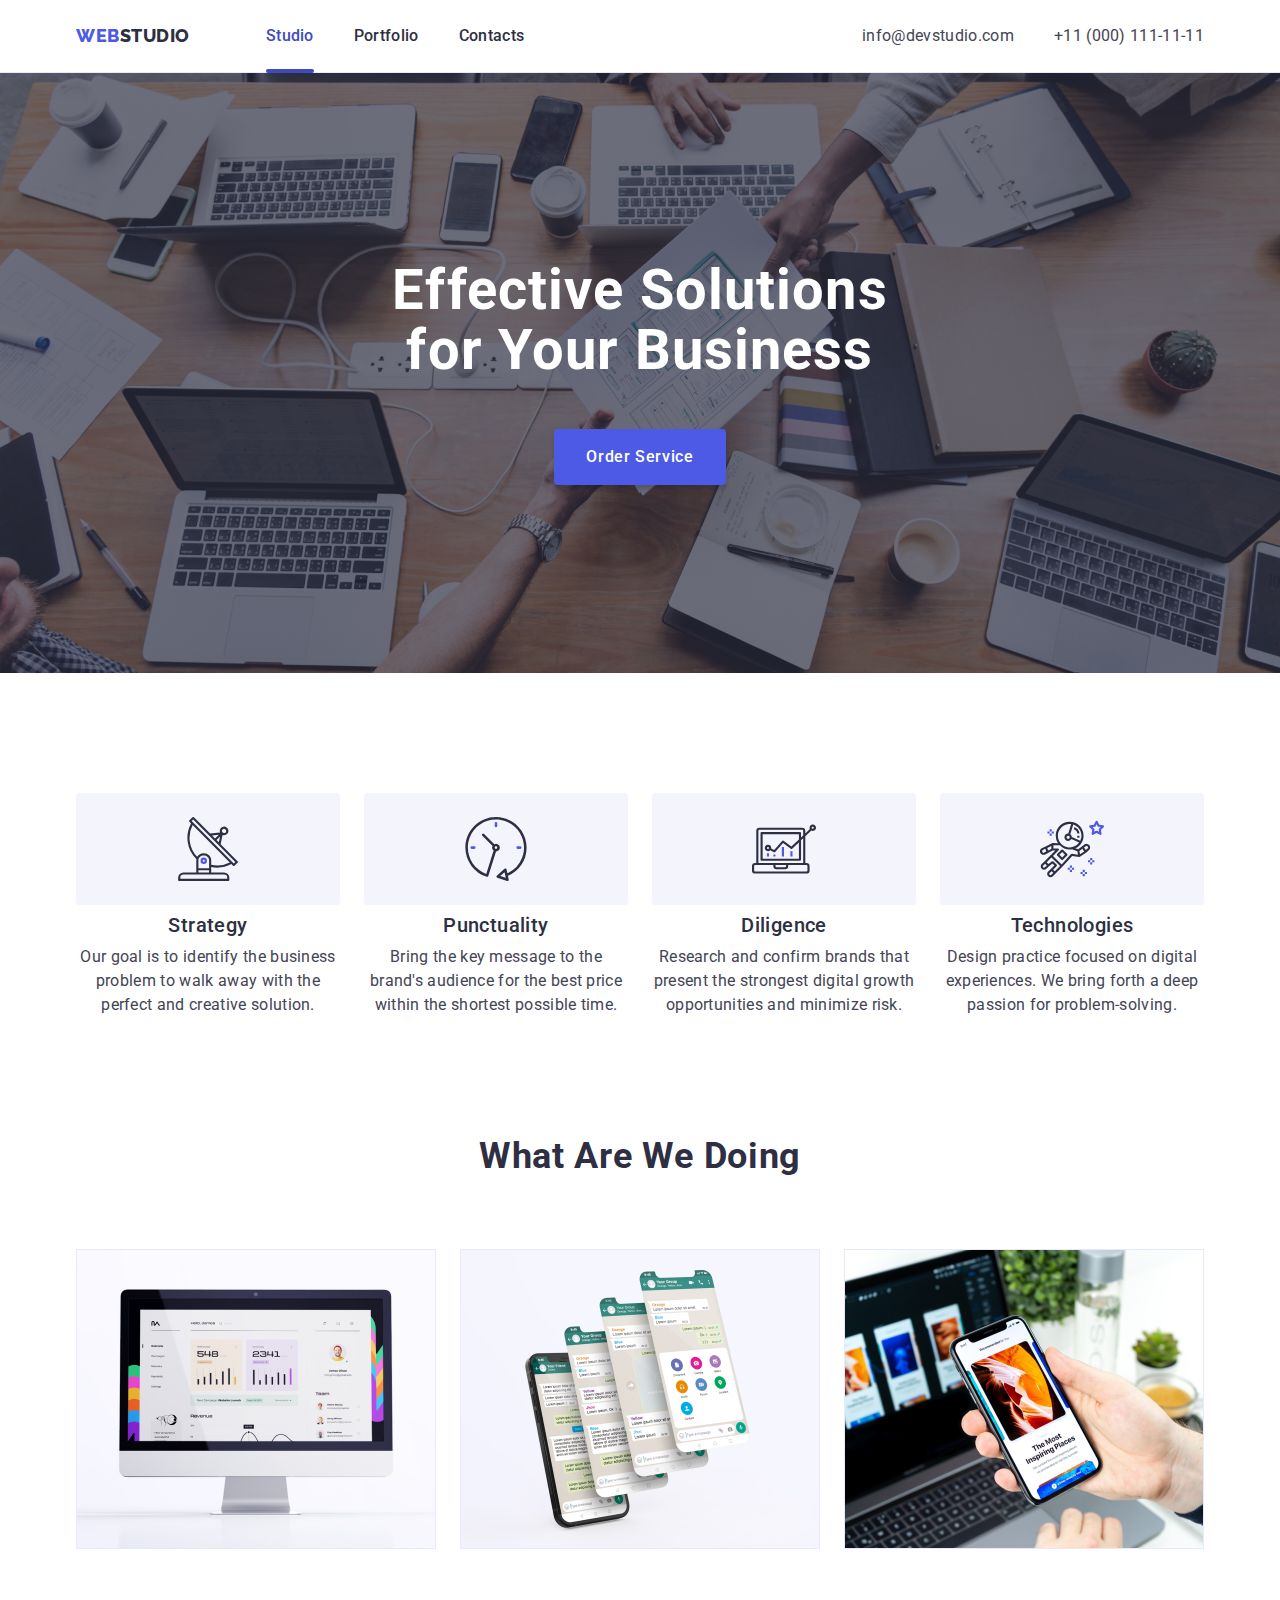
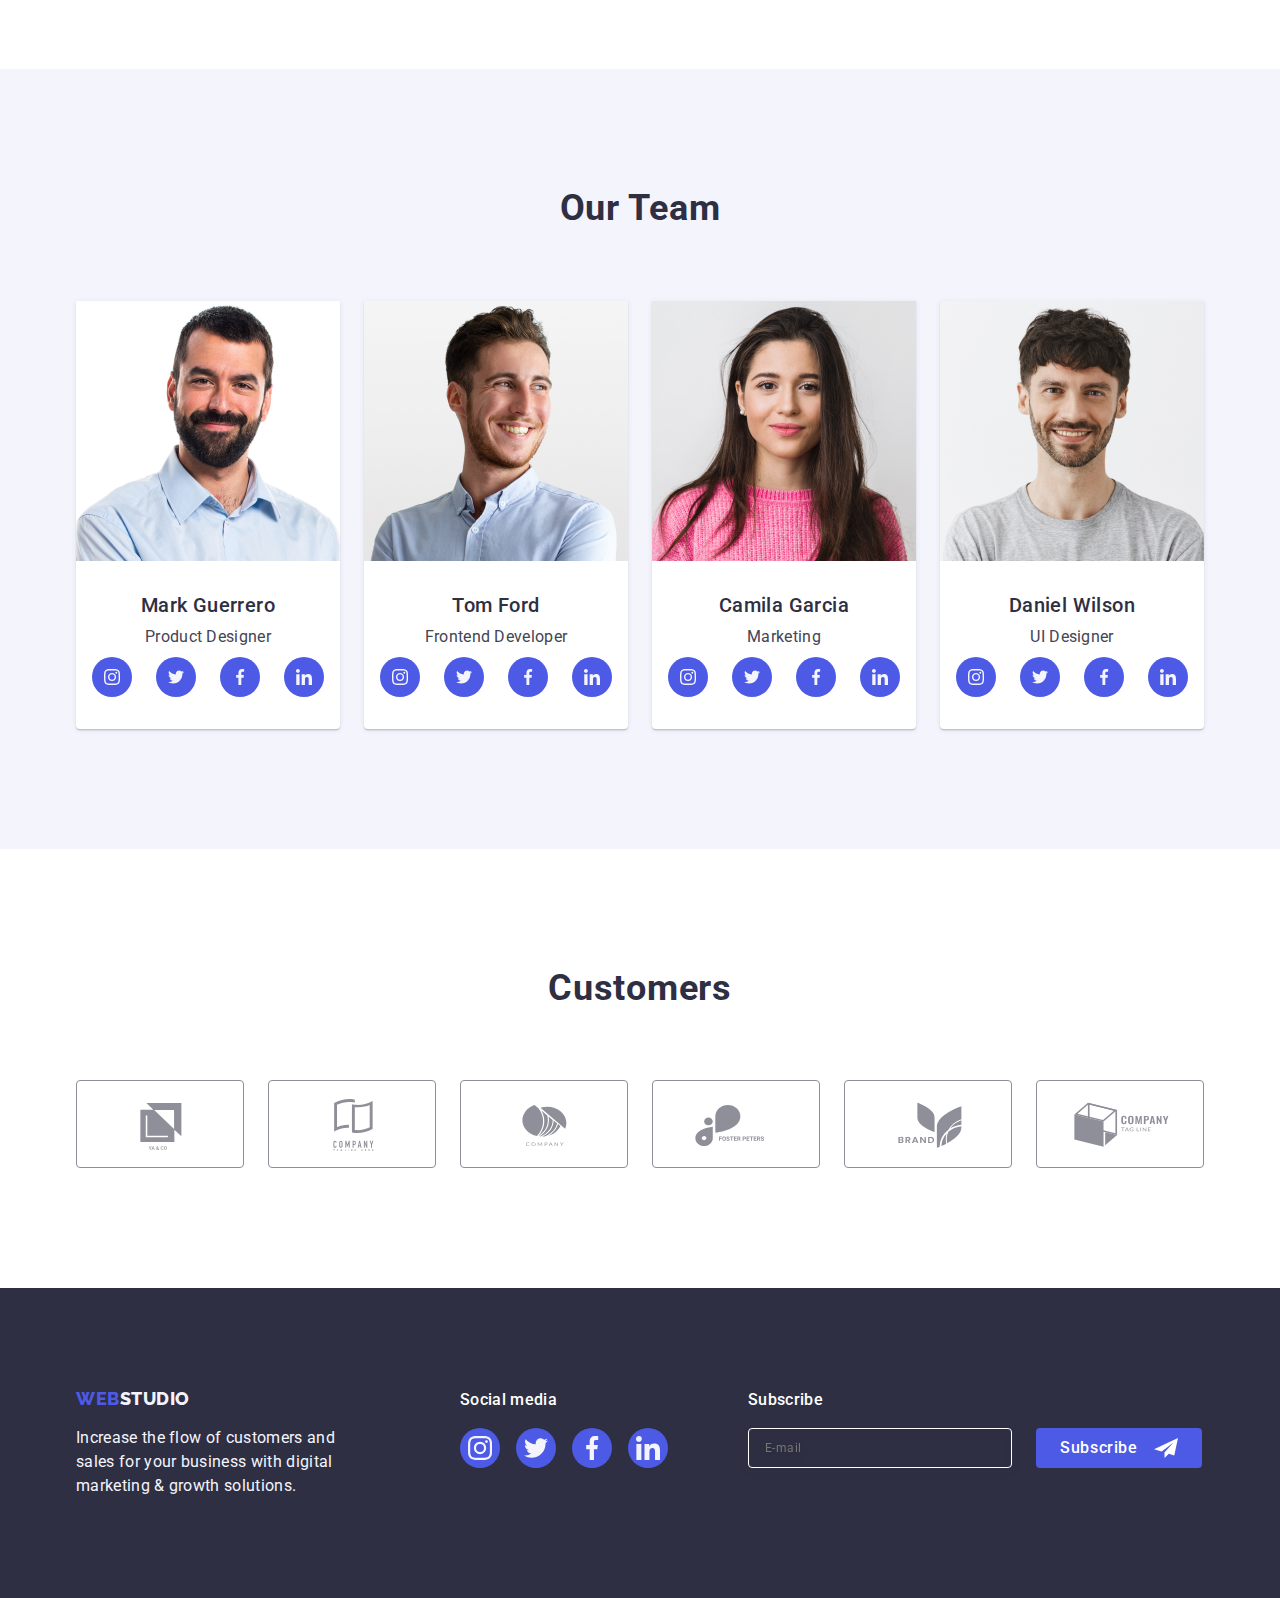
==== commit 7669b4ab: "f5" ====
--- a/index.html
+++ b/index.html
@@ -68,7 +68,7 @@
             </li>
           </ul>
           <div class="mobile-contact-container">
-            <address>
+            <address class="mobile-address">
               <ul class="mobile-contact list">
                 <li>
                   <a class="mobile-contact-tel link" href="tel:+110001111111"
@@ -134,7 +134,7 @@
           <ul class="first-section-container list">
             <li class="first-section-container-item">
               <div class="first-section-icon-container">
-                <svg aria-label="іконка антена" width="64" height="64">
+                <svg aria-label="icon antenna" width="64" height="64">
                   <use href="./images/icons.svg#icon-antenna"></use>
                 </svg>
               </div>
@@ -146,7 +146,7 @@
             </li>
             <li class="first-section-container-item">
               <div class="first-section-icon-container">
-                <svg aria-label="іконка годинник" width="64" height="64">
+                <svg aria-label="icon clock" width="64" height="64">
                   <use href="./images/icons.svg#icon-clock"></use>
                 </svg>
               </div>
@@ -158,7 +158,7 @@
             </li>
             <li class="first-section-container-item">
               <div class="first-section-icon-container">
-                <svg aria-label="іконка діаграма" width="64" height="64">
+                <svg aria-label="scon diagram" width="64" height="64">
                   <use href="./images/icons.svg#icon-diagram"></use>
                 </svg>
               </div>
@@ -170,7 +170,7 @@
             </li>
             <li class="first-section-container-item">
               <div class="first-section-icon-container">
-                <svg aria-label="іконка астронавта" width="64" height="64">
+                <svg aria-label="icon-astronaut" width="64" height="64">
                   <use href="./images/icons.svg#icon-astronaut"></use>
                 </svg>
               </div>
@@ -227,7 +227,7 @@
           <ul class="list team-card-container">
             <li class="team">
               <img
-                srcset="./images/mark/img@2x.jpg"
+                srcset="./images/mark/img@2x.jpg 2x"
                 src="./images/mark/img.jpg"
                 alt="mark"
                 width="264"
@@ -289,7 +289,7 @@
             </li>
             <li class="team">
               <img
-                srcset="./images/tом/img@2x.jpg"
+                srcset="./images/tом/img@2x.jpg 2x"
                 src="./images/tом/img.jpg"
                 alt="tom"
                 width="264"
@@ -351,7 +351,7 @@
             </li>
             <li class="team">
               <img
-                srcset="./images/kamila/img@2x.jpg"
+                srcset="./images/kamila/img@2x.jpg 2x"
                 src="./images/kamila/img.jpg"
                 alt="kamila"
                 width="264"
@@ -413,7 +413,7 @@
             </li>
             <li class="team">
               <img
-                srcset="./images/daniel/img@2x.jpg"
+                srcset="./images/daniel/img@2x.jpg 2x"
                 src="./images/daniel/img.jpg"
                 alt="daniel"
                 width="264"
--- a/css/styles.css
+++ b/css/styles.css
@@ -46,7 +46,6 @@
   height: auto;
 }
 .container {
-  max-width: 100%;
   padding-left: 16px;
   padding-right: 16px;
 }
@@ -69,7 +68,6 @@
     padding-right: 15px;
   }
 }
-
 
 .visually-hidden {
   position: absolute;
@@ -171,6 +169,7 @@
 }
 .mobile-menu-container {
   display: flex;
+  height: 100%;
   justify-content: space-between;
   flex-direction: column;
   position: relative;
@@ -197,7 +196,7 @@
   display: flex;
   flex-direction: column;
   gap: 40px;
-  margin-bottom: 284px;
+  margin-bottom: auto;
 }
 .mobile-contact {
   display: flex;
@@ -206,6 +205,9 @@
   margin-bottom: 48px;
 }
 
+.mobile-address {
+  font-style: normal;
+}
 .mobile-contact-tel {
   font-weight: 700;
   font-size: 36px;
@@ -257,18 +259,19 @@
   margin-right: auto;
 }
 
-
 @media screen and (max-width: 767px) {
   .hero-block {
-      background-image: linear-gradient(rgba(46, 47, 66, 0.7), rgba(46, 47, 66, 0.7)), url(../images/office-people-mobile.jpg);
-  } 
-}
-
-@media screen and (min-device-pixel-ratio: 2) and (max-width: 767px), 
-screen and (min-resolution: 192dpi) and (max-width: 767px), 
-screen and (min-resolution: 2dppx) and (max-width: 767px) {
+    background-image: linear-gradient(rgba(46, 47, 66, 0.7), rgba(46, 47, 66, 0.7)),
+      url(../images/office-people-mobile.jpg);
+  }
+}
+
+@media screen and (min-device-pixel-ratio: 2) and (max-width: 767px),
+  screen and (min-resolution: 192dpi) and (max-width: 767px),
+  screen and (min-resolution: 2dppx) and (max-width: 767px) {
   .hero-block {
-  background-image: linear-gradient(rgba(46, 47, 66, 0.7), rgba(46, 47, 66, 0.7)), url(../images/office-people-mobile@2x.jpg);
+    background-image: linear-gradient(rgba(46, 47, 66, 0.7), rgba(46, 47, 66, 0.7)),
+      url(../images/office-people-mobile@2x.jpg);
   }
 }
 
@@ -308,7 +311,7 @@
 .order-btn:hover,
 .order-btn:focus {
   background-color: var(--accent-color);
-} 
+}
 
 /* Backdrop-mobile */
 
@@ -505,8 +508,8 @@
 /* Backdrop-mobile */
 
 .feature-container {
-display: flex;
-text-align: center;
+  display: flex;
+  text-align: center;
 }
 .first-section-container {
   display: flex;
@@ -537,14 +540,13 @@
 
 @media screen and (max-width: 767px) {
   .first-section-container {
-      flex-direction: column;
-      align-items: center;  
-  }  
+    flex-direction: column;
+    align-items: center;
+  }
   .feature-descr {
-   text-align: center;
-      }
-}
-
+    text-align: center;
+  }
+}
 
 .second-section {
   display: none;
@@ -663,46 +665,46 @@
 }
 .customers-list-icon {
   fill: currentColor;
-} 
+}
 /* footer */
 .footer-style {
   background-color: var(--primary-background-color-theme-dark);
-  padding: 96px 0; 
+  padding: 96px 0;
 }
 
 @media screen and (min-width: 768px) and (max-width: 1157px) {
-.main-footer-container {
-  display: flex;
-}
-}
-
+  .main-footer-container {
+    display: flex;
+  }
+}
 
 .footer-container-style {
-    display: flex;
+  display: flex;
 }
 @media screen and (max-width: 767px) {
   .footer-container-style {
-  flex-direction: column;
-  align-items: center;
-  gap: 72px;
+    flex-direction: column;
+    align-items: center;
+    gap: 72px;
   }
 }
 @media screen and (min-width: 768px) and (max-width: 1157px) {
   .footer-container-style {
-      width: 552px;
-      flex-direction: row;
-      flex-wrap: wrap;
-      column-gap: 24px;
-      row-gap: 72px;
+    width: 552px;
+    flex-direction: row;
+    flex-wrap: wrap;
+    column-gap: 24px;
+    row-gap: 72px;
   }
   .main-footer-container {
-    justify-content: center;}
-  }
-
-  @media screen and (min-width: 1158px){
-    .footer-container { 
-        margin-right: 120px;
-    }
+    justify-content: center;
+  }
+}
+
+@media screen and (min-width: 1158px) {
+  .footer-container {
+    margin-right: 120px;
+  }
 }
 .logo-footer {
   font-family: 'Raleway', sans-serif;
@@ -716,9 +718,9 @@
   margin-bottom: 16px;
 }
 
-@media screen and (max-width: 767px ) {
-  .logo-footer{
-      text-align: center;
+@media screen and (max-width: 767px) {
+  .logo-footer {
+    text-align: center;
   }
 }
 
@@ -744,9 +746,9 @@
   margin-bottom: 16px;
 }
 
-@media screen and (max-width: 767px ) {
+@media screen and (max-width: 767px) {
   .footer-social-title {
-      text-align: center;
+    text-align: center;
   }
 }
 
@@ -778,7 +780,6 @@
 .footer-navigation-item {
   display: flex;
   flex-direction: column;
-
 }
 
 .footer-nav-item-title {
@@ -788,11 +789,11 @@
   letter-spacing: 0.02em;
   color: var(--main-color);
   margin-bottom: 16px;
-} 
-
-@media screen and (max-width: 767px ) {
+}
+
+@media screen and (max-width: 767px) {
   .footer-nav-item-title {
-      text-align: center;
+    text-align: center;
   }
 }
 
@@ -800,11 +801,11 @@
   display: flex;
 }
 
-@media screen and (max-width: 767px ) {
+@media screen and (max-width: 767px) {
   .footer-form {
-      flex-direction: column;
-      align-items: center;
-      gap: 16px;
+    flex-direction: column;
+    align-items: center;
+    gap: 16px;
   }
 }
 
@@ -826,23 +827,23 @@
   transition: border-color var(--transition-duration-function);
 }
 
-@media screen and (min-width: 428px ) {
+@media screen and (min-width: 428px) {
   .footer-form-input {
-      width: 396px;
-  }
-}
-
-@media screen and (min-width: 767px ) {
+    width: 396px;
+  }
+}
+
+@media screen and (min-width: 767px) {
   .footer-form-input {
-      width: 264px;
+    width: 264px;
   }
 }
 
 .footer-form-input:hover,
 .footer-form-input:focus {
-    outline: none;
-    border-color: #4D5AE5;
-    background-color: transparent;
+  outline: none;
+  border-color: #4d5ae5;
+  background-color: transparent;
 }
 
 .footer-btn {
@@ -871,29 +872,27 @@
   margin-left: 16px;
 }
 
-.footer-btn:hover+.icon-footer-btn,
-.footer-btn:focus+.icon-footer-btn {
-    fill: rgb(255, 255, 255);
-}
-
-@media screen and (min-width: 768px ) {
+.footer-btn:hover + .icon-footer-btn,
+.footer-btn:focus + .icon-footer-btn {
+  fill: rgb(255, 255, 255);
+}
+
+@media screen and (min-width: 768px) {
   .footer-label {
-      margin-right: 24px;
-}
-}
-
-@media screen and (min-width: 1158px ) {
-  .footer-style{
-      padding-top: 100px;
-      padding-bottom: 100px;
-  }
-  
+    margin-right: 24px;
+  }
+}
+
+@media screen and (min-width: 1158px) {
+  .footer-style {
+    padding-top: 100px;
+    padding-bottom: 100px;
+  }
+
   .footer-navigation-item {
-      margin-left: 80px;
-  }
-} 
-
-
+    margin-left: 80px;
+  }
+}
 
 /* Tablet */
 
@@ -901,7 +900,7 @@
   .mobile-menu-open-btn {
     display: none;
   }
-  
+
   .page-nav {
     display: flex;
     align-items: center;
@@ -968,7 +967,7 @@
   .contact-item:focus {
     color: var(--accent-color);
   }
-  
+
   .main-text {
     font-size: 56px;
     line-height: 1.07;
@@ -976,75 +975,73 @@
     margin-bottom: 36px;
   }
   .modal {
-    top: 40%;
     width: 408px;
-    padding: 72px 44px 24px 4px;
+    padding: 72px 24px 24px 24px;
   }
   .modal-close-btn {
-    right: 61px;
-    }
-
-    .second-section {
-      display: none;
-    }
-    .customers-list-link {
-      width: 168px;
-  }
-    .customers-icon {
-     column-gap: 24px;
-  }
-  }
-
-  @media screen and (min-width: 768px) {
-    .hero-block {
-        background-image: linear-gradient(rgba(46, 47, 66, 0.7), rgba(46, 47, 66, 0.7)), url(../images/office-people-tablet.jpg);
-    } 
-  }
-  
-
-  @media screen and (min-width: 768px) and (max-width: 1157px) {
-    .feature-descr {
-      width: 356px;
-      text-align: left;
-    }
-
-    .first-section-container-item {
-        flex-basis: calc((100% - 24px) / 2);
-    }
-
-    .first-section-container {
-        flex-wrap: wrap;
-        justify-content: center;
-        column-gap: 24px;
-        row-gap: 72px;
-    }
-    .feature-name {
-      text-align: left;
-    }
-    
+    right: 24px;
+  }
+
+  .second-section {
+    display: none;
+  }
+  .customers-list-link {
+    width: 168px;
+  }
+  .customers-icon {
+    column-gap: 24px;
+  }
+}
+
+@media screen and (min-width: 768px) {
+  .hero-block {
+    background-image: linear-gradient(rgba(46, 47, 66, 0.7), rgba(46, 47, 66, 0.7)),
+      url(../images/office-people-tablet.jpg);
+  }
+}
+
+@media screen and (min-width: 768px) and (max-width: 1157px) {
+  .feature-descr {
+    width: 356px;
+    text-align: left;
+  }
+
+  .first-section-container-item {
+    flex-basis: calc((100% - 24px) / 2);
+  }
+
+  .first-section-container {
+    flex-wrap: wrap;
+    justify-content: center;
+    column-gap: 24px;
+    row-gap: 72px;
+  }
+  .feature-name {
+    text-align: left;
+  }
+
   .team-card-container {
-      display: flex;
-      flex-direction: row;
-      flex-wrap: wrap;
-      justify-content: center;
-      column-gap: 24px;
-      row-gap: 64px;
+    display: flex;
+    flex-direction: row;
+    flex-wrap: wrap;
+    justify-content: center;
+    column-gap: 24px;
+    row-gap: 64px;
   }
   .section {
     padding-top: 80px;
     padding-bottom: 96px;
   }
 }
-  
-
-    
-  @media screen and (min-device-pixel-ratio: 2) and (min-width: 768px), 
-  screen and (min-resolution: 192dpi) and (min-width: 768px), 
+
+@media screen and (min-device-pixel-ratio: 2) and (min-width: 768px),
+  screen and (min-resolution: 192dpi) and (min-width: 768px),
   screen and (min-resolution: 2dppx) and (min-width: 768px) {
-    .hero-block {
-    background-image: linear-gradient(rgba(46, 47, 66, 0.7), rgba(46, 47, 66, 0.7)), url(../images/office-people-tablet@2x.jpg);
-    }
-  }
+  .hero-block {
+    background-image: linear-gradient(rgba(46, 47, 66, 0.7), rgba(46, 47, 66, 0.7)),
+      url(../images/office-people-tablet@2x.jpg);
+  }
+}
 
 /* Tablet */
 
@@ -1068,32 +1065,32 @@
     flex-direction: row;
     padding: 0;
     gap: 40px;
-}
-   .contact-item {
+  }
+  .contact-item {
     font-size: 16px;
     line-height: 1.5;
     letter-spacing: 0.02em;
- }
-
-   .hero-block {
+  }
+
+  .hero-block {
     padding-top: 188px;
     padding-bottom: 188px;
     height: 600px;
-}
-   .main-text {
+  }
+  .main-text {
     font-size: 56px;
     line-height: 1.07;
     max-width: 496px;
     margin-bottom: 48px;
-}
-   .modal {
+  }
+  .modal {
     top: 38%;
     padding: 72px 24px 24px 24px;
-}
-   .modal-close-btn {
+  }
+  .modal-close-btn {
     right: 24px;
   }
-  
+
   .feature-name {
     font-weight: 500;
     font-size: 20px;
@@ -1121,13 +1118,13 @@
     background-color: #f4f4fd;
     border-radius: 4px;
     margin-bottom: 8px;
-  } 
+  }
 
   .second-section {
     display: block;
-   padding-bottom: 120px;
-  }
-  
+    padding-bottom: 120px;
+  }
+
   .title-item-container {
     display: flex;
     flex-direction: row;
@@ -1147,36 +1144,36 @@
   }
 
   .section {
-  padding-top: 120px;
-  padding-bottom: 120px;
-}
-
- .customers-icon {
-  display: flex;
-  gap: 24px;
-}
- .customers-icon-list {
-  width: calc((100% - 120px) / 6);
-}
-}
-
+    padding-top: 120px;
+    padding-bottom: 120px;
+  }
+
+  .customers-icon {
+    display: flex;
+    gap: 24px;
+  }
+  .customers-icon-list {
+    width: calc((100% - 120px) / 6);
+  }
+}
 
 @media screen and (min-width: 1158px) {
   .hero-block {
-  background-image: linear-gradient(rgba(46, 47, 66, 0.7), rgba(46, 47, 66, 0.7)), url(../images/people-office-desc.jpg);    
-  }
-}
-
-  @media screen and (min-device-pixel-ratio: 2) and (min-width: 1158px), 
-screen and (min-resolution: 192dpi) and (min-width: 1158px), 
-screen and (min-resolution: 2dppx) and (min-width: 1158px) {
+    background-image: linear-gradient(rgba(46, 47, 66, 0.7), rgba(46, 47, 66, 0.7)),
+      url(../images/people-office-desc.jpg);
+  }
+}
+
+@media screen and (min-device-pixel-ratio: 2) and (min-width: 1158px),
+  screen and (min-resolution: 192dpi) and (min-width: 1158px),
+  screen and (min-resolution: 2dppx) and (min-width: 1158px) {
   hero-block {
-  background-image: linear-gradient(rgba(46, 47, 66, 0.7), rgba(46, 47, 66, 0.7)), url(../images/people-office-desc@2x.jpg);
+    background-image: linear-gradient(rgba(46, 47, 66, 0.7), rgba(46, 47, 66, 0.7)),
+      url(../images/people-office-desc@2x.jpg);
   }
 }
 
 /* Desktop */
-
 
 /* Main portfolio */
 .section-portfolio {
@@ -1279,4 +1276,4 @@
 .card-section-link:hover .overlay,
 .card-section-link:focus .overlay {
   transform: translateY(0%);
-}+}
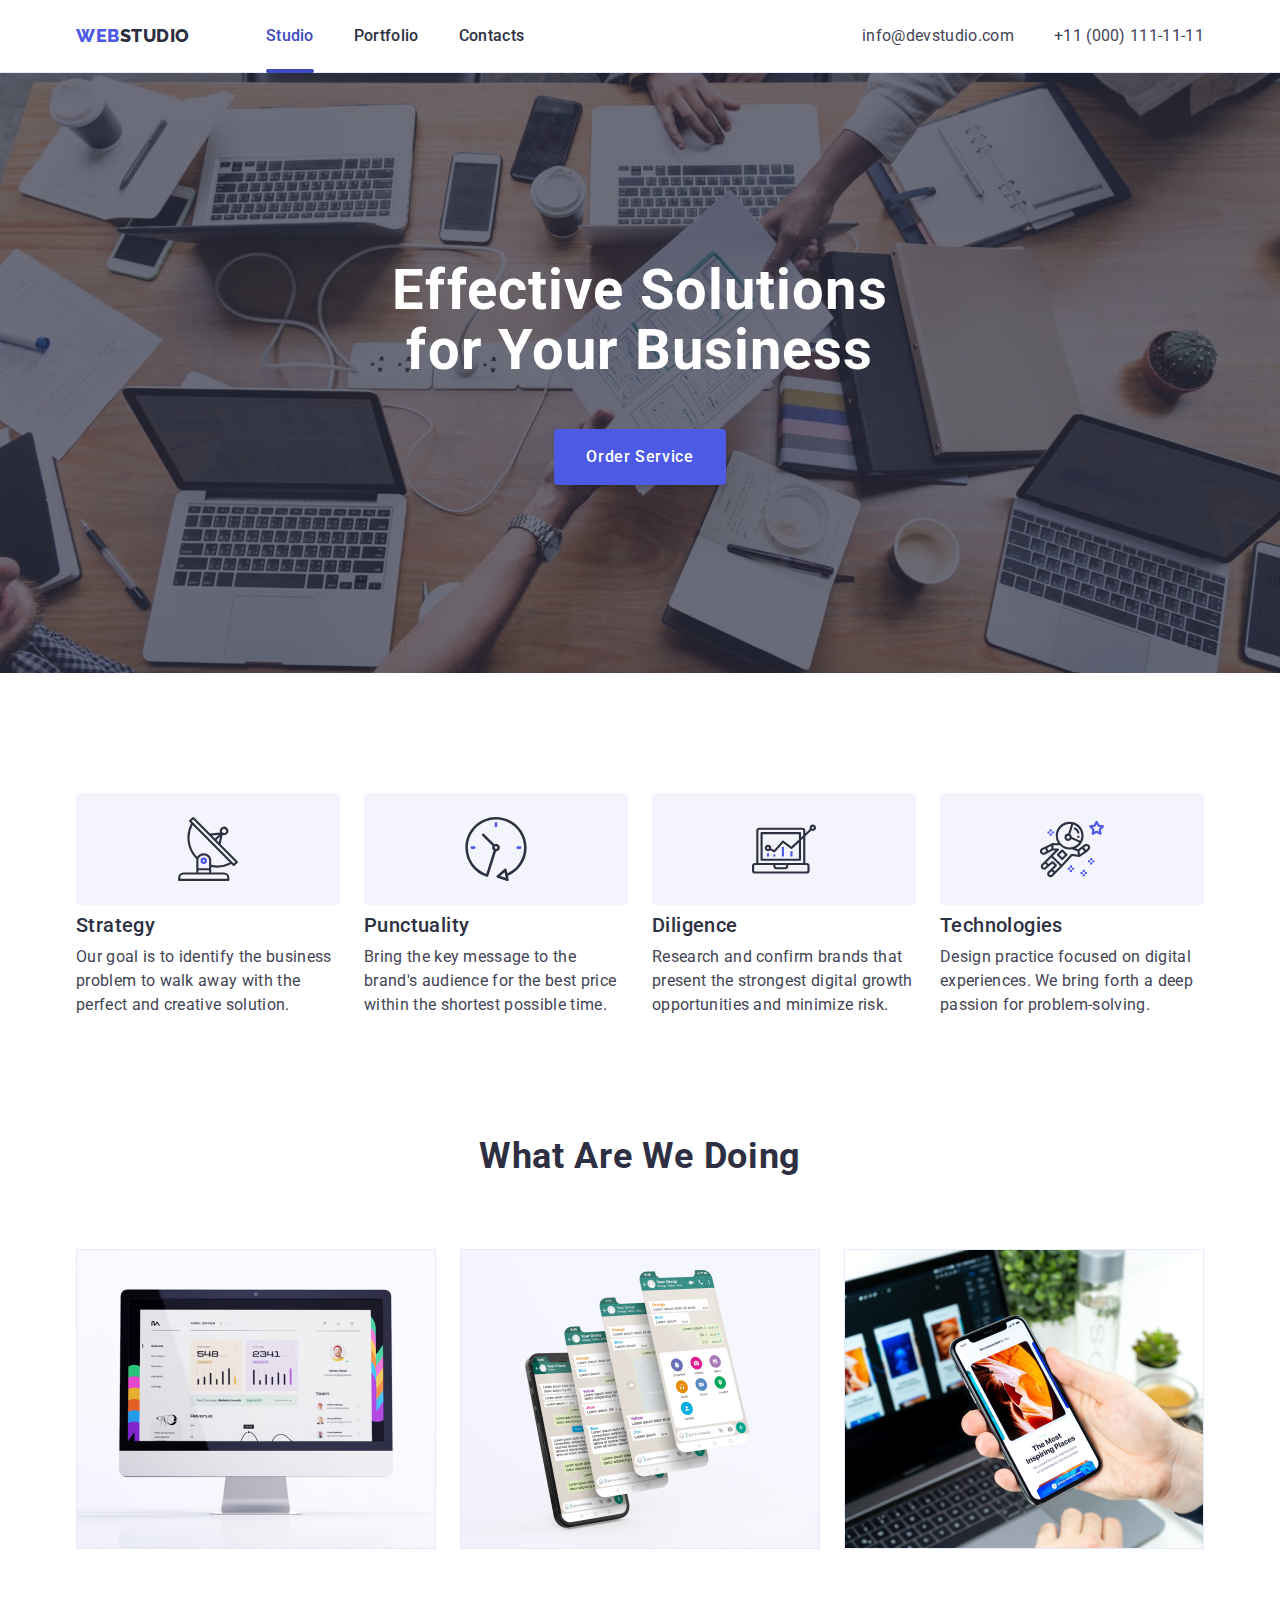
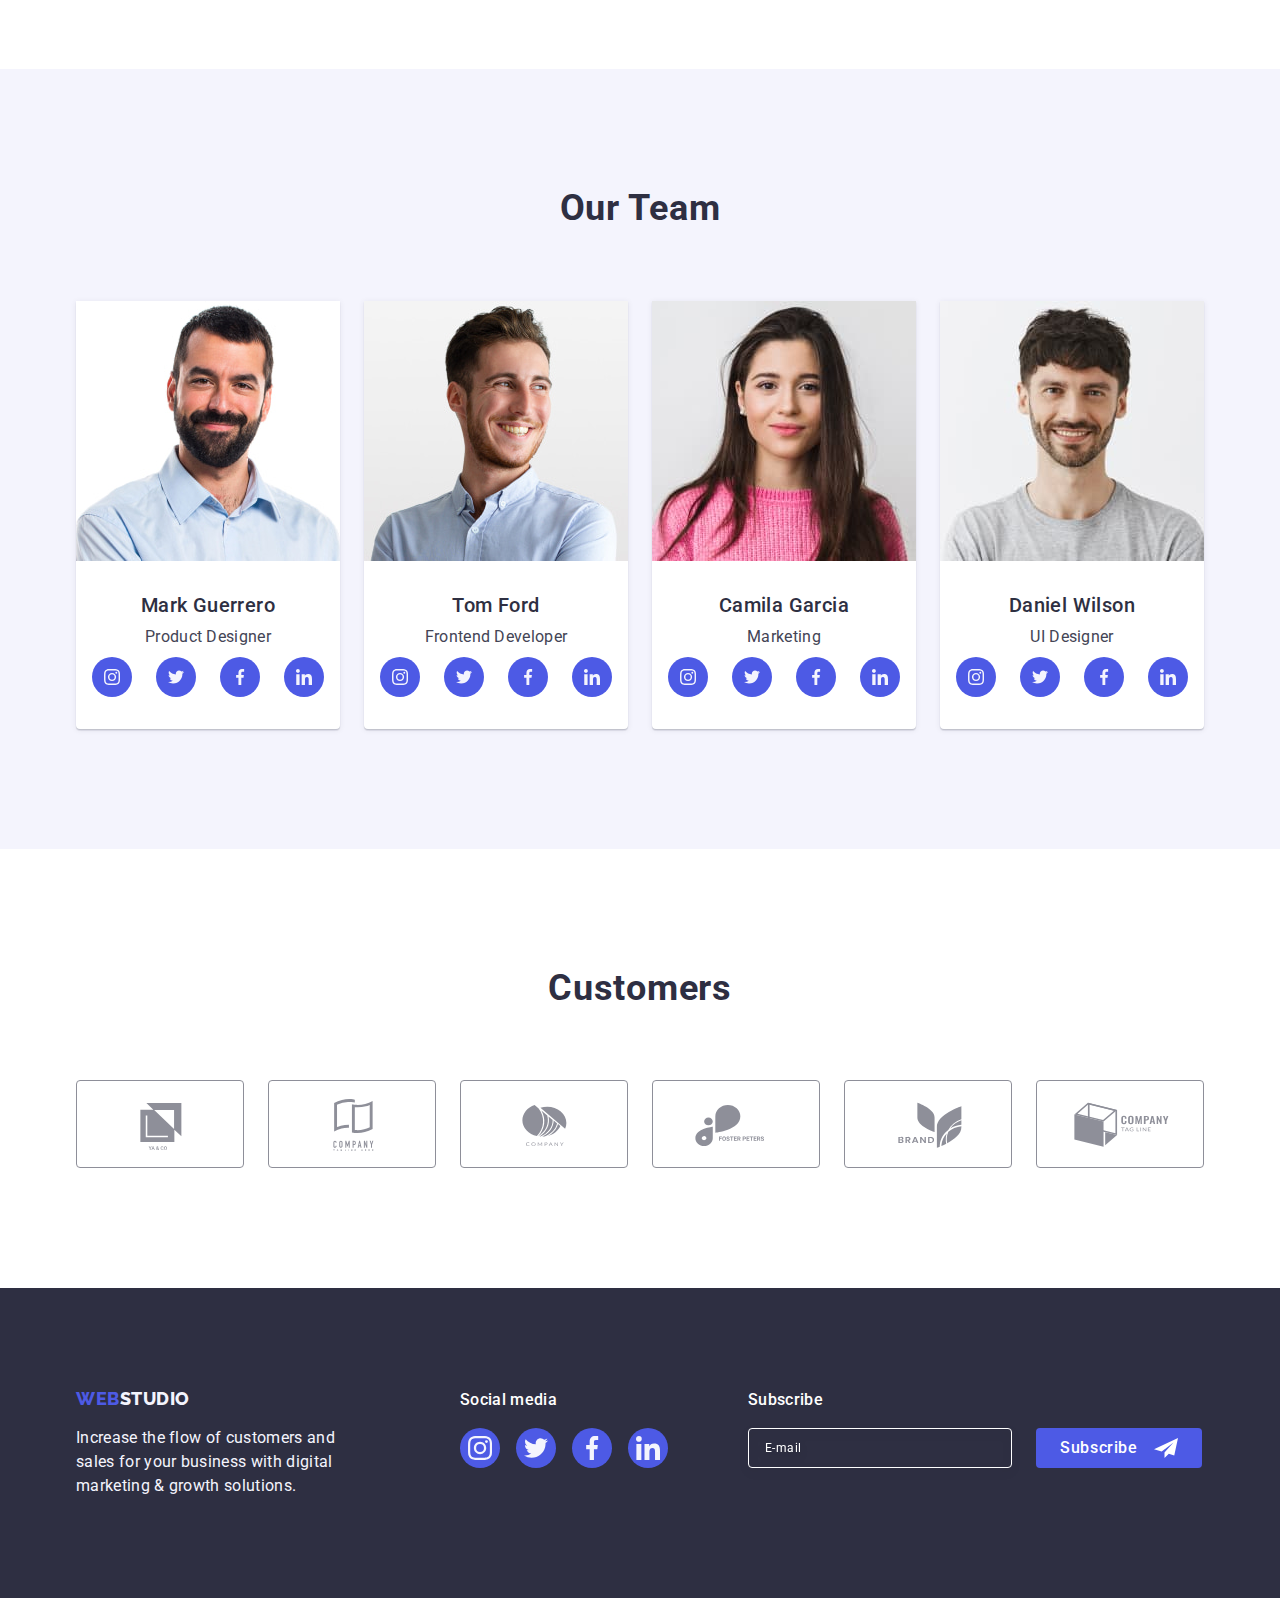
==== commit 58f34a58: "last chance" ====
--- a/index.html
+++ b/index.html
@@ -83,38 +83,36 @@
               </ul>
             </address>
           </div>
-          <div>
-            <ul class="mobile-social-list">
-              <li class="mobile-social-item list">
-                <a href="" class="mobile-social-link link">
-                  <svg class="mobile-social-icon" width="24" height="24">
-                    <use href="./images/icons.svg#icon-instagram"></use>
-                  </svg>
-                </a>
-              </li>
-              <li class="mobile-social-item list">
-                <a href="" class="mobile-social-link link">
-                  <svg class="mobile-social-icon" width="24" height="24">
-                    <use href="./images/icons.svg#icon-twitter"></use>
-                  </svg>
-                </a>
-              </li>
-              <li class="mobile-social-item list">
-                <a href="" class="mobile-social-link link">
-                  <svg class="mobile-social-icon" width="24" height="24">
-                    <use href="./images/icons.svg#icon-facebook"></use>
-                  </svg>
-                </a>
-              </li>
-              <li class="mobile-social-item list">
-                <a href="" class="mobile-social-link link">
-                  <svg class="mobile-social-icon" width="24" height="24">
-                    <use href="./images/icons.svg#icon-linkedin"></use>
-                  </svg>
-                </a>
-              </li>
-            </ul>
-          </div>
+          <ul class="mobile-social-list">
+            <li class="mobile-social-item list">
+              <a href="" class="mobile-social-link link">
+                <svg class="mobile-social-icon" width="24" height="24">
+                  <use href="./images/icons.svg#icon-instagram"></use>
+                </svg>
+              </a>
+            </li>
+            <li class="mobile-social-item list">
+              <a href="" class="mobile-social-link link">
+                <svg class="mobile-social-icon" width="24" height="24">
+                  <use href="./images/icons.svg#icon-twitter"></use>
+                </svg>
+              </a>
+            </li>
+            <li class="mobile-social-item list">
+              <a href="" class="mobile-social-link link">
+                <svg class="mobile-social-icon" width="24" height="24">
+                  <use href="./images/icons.svg#icon-facebook"></use>
+                </svg>
+              </a>
+            </li>
+            <li class="mobile-social-item list">
+              <a href="" class="mobile-social-link link">
+                <svg class="mobile-social-icon" width="24" height="24">
+                  <use href="./images/icons.svg#icon-linkedin"></use>
+                </svg>
+              </a>
+            </li>
+          </ul>
         </div>
       </div>
     </header>
--- a/css/styles.css
+++ b/css/styles.css
@@ -175,6 +175,7 @@
   position: relative;
   padding-top: 80px;
   padding-left: 40px;
+  padding-bottom: 40px;
 }
 .mobile-list-item {
   font-weight: 700;
@@ -202,7 +203,7 @@
   display: flex;
   flex-direction: column;
   gap: 40px;
-  margin-bottom: 48px;
+  /* margin-bottom: 48px; */
 }
 
 .mobile-address {
@@ -226,9 +227,16 @@
 .mobile-social-list {
   display: flex;
   justify-content: flex-start;
-  gap: 56px;
+  gap: 100%;
   margin-top: 48px;
 }
+
+@media screen and (min-width: 428px) {
+  .mobile-social-list {
+    gap: 56px;
+  }
+}
+
 .mobile-social-item {
   width: 40px;
   height: 40px;
@@ -315,12 +323,18 @@
 
 /* Backdrop-mobile */
 
+@media screen and (min-width: 428px) {
+  .modal {
+    min-width: 392px;
+  }
+}
+
 .modal {
   position: absolute;
   top: 50%;
   left: 50%;
   transform: translate(-50%, -50%);
-  width: 392px;
+  width: 300px;
   min-height: 584px;
   background-color: #fcfcfc;
   border-radius: 4px;
@@ -544,7 +558,7 @@
     align-items: center;
   }
   .feature-descr {
-    text-align: center;
+    text-align: start;
   }
 }
 
@@ -554,11 +568,11 @@
 .team-card {
   background-color: var(--secondary-text-color-theme-light);
 }
-.team-section-container {
+/* .team-section-container {
   display: flex;
   align-items: center;
   flex-direction: column;
-}
+} */
 .title {
   font-weight: 700;
   font-size: 36px;
@@ -598,10 +612,11 @@
 }
 .team-card-container {
   display: flex;
-  flex-direction: column;
+  flex-wrap: wrap;
   justify-content: center;
   gap: 72px;
 }
+
 .team-description {
   padding: 32px 0;
 }
@@ -777,10 +792,10 @@
   fill: #f4f4fd;
 }
 
-.footer-navigation-item {
+/* .footer-navigation-item {
   display: flex;
   flex-direction: column;
-}
+} */
 
 .footer-nav-item-title {
   font-weight: 500;
@@ -826,6 +841,9 @@
   background-color: transparent;
   transition: border-color var(--transition-duration-function);
 }
+.footer-form-input::placeholder {
+  color: #ffffff;
+}
 
 @media screen and (min-width: 428px) {
   .footer-form-input {
@@ -967,6 +985,11 @@
   .contact-item:focus {
     color: var(--accent-color);
   }
+  .contacts {
+    display: flex;
+    flex-direction: column;
+    gap: 12px;
+  }
 
   .main-text {
     font-size: 56px;
@@ -1004,6 +1027,7 @@
   .feature-descr {
     width: 356px;
     text-align: left;
+    font-weight: 500;
   }
 
   .first-section-container-item {
@@ -1029,7 +1053,7 @@
     row-gap: 64px;
   }
   .section {
-    padding-top: 80px;
+    padding-top: 96px;
     padding-bottom: 96px;
   }
 }
@@ -1084,7 +1108,7 @@
     margin-bottom: 48px;
   }
   .modal {
-    top: 38%;
+    /* top: 38%; */
     padding: 72px 24px 24px 24px;
   }
   .modal-close-btn {
@@ -1099,9 +1123,11 @@
     color: var(--primary-background-color-theme-dark);
     margin-bottom: 8px;
     margin-top: 0;
+    text-align: start;
   }
   .feature-descr {
     margin: 0;
+    text-align: start;
   }
   .first-section-container-item {
     flex-basis: calc((100% - 72px) / 4);
@@ -1167,7 +1193,7 @@
 @media screen and (min-device-pixel-ratio: 2) and (min-width: 1158px),
   screen and (min-resolution: 192dpi) and (min-width: 1158px),
   screen and (min-resolution: 2dppx) and (min-width: 1158px) {
-  hero-block {
+  .hero-block {
     background-image: linear-gradient(rgba(46, 47, 66, 0.7), rgba(46, 47, 66, 0.7)),
       url(../images/people-office-desc@2x.jpg);
   }
